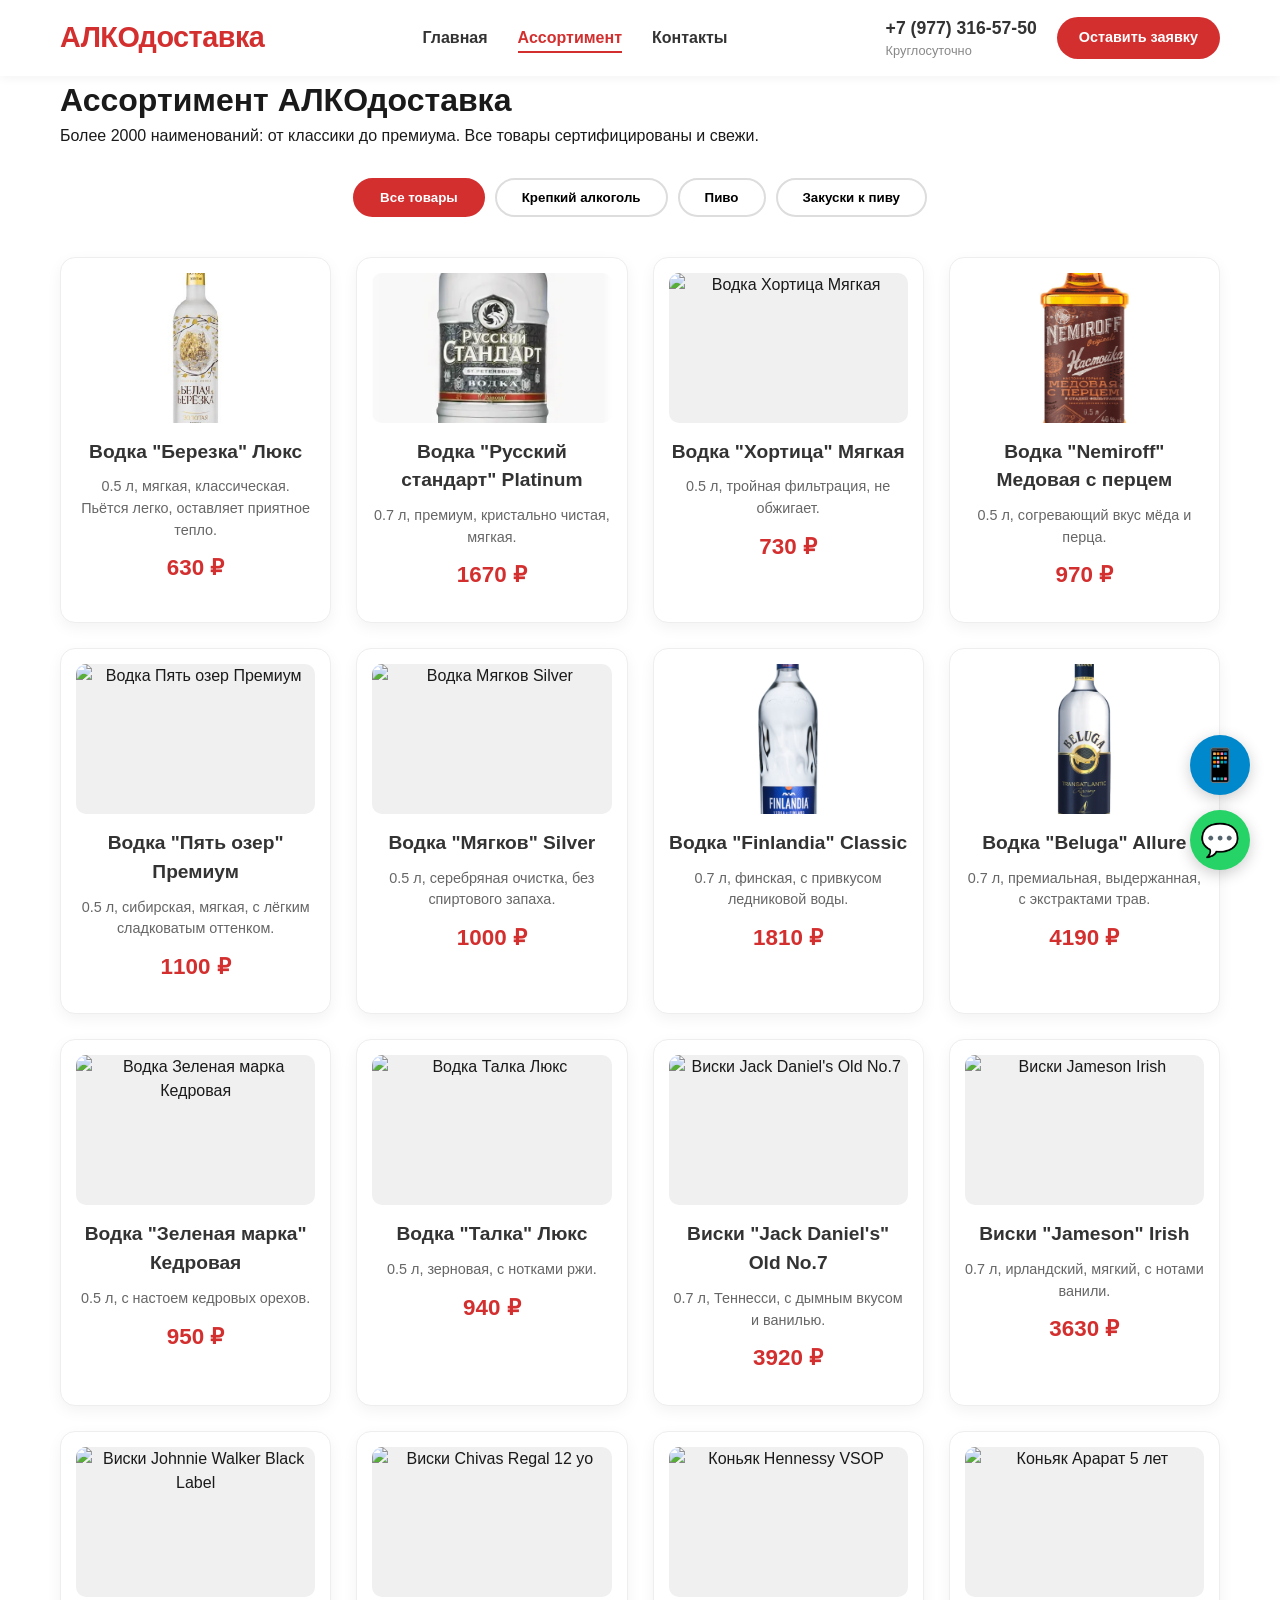
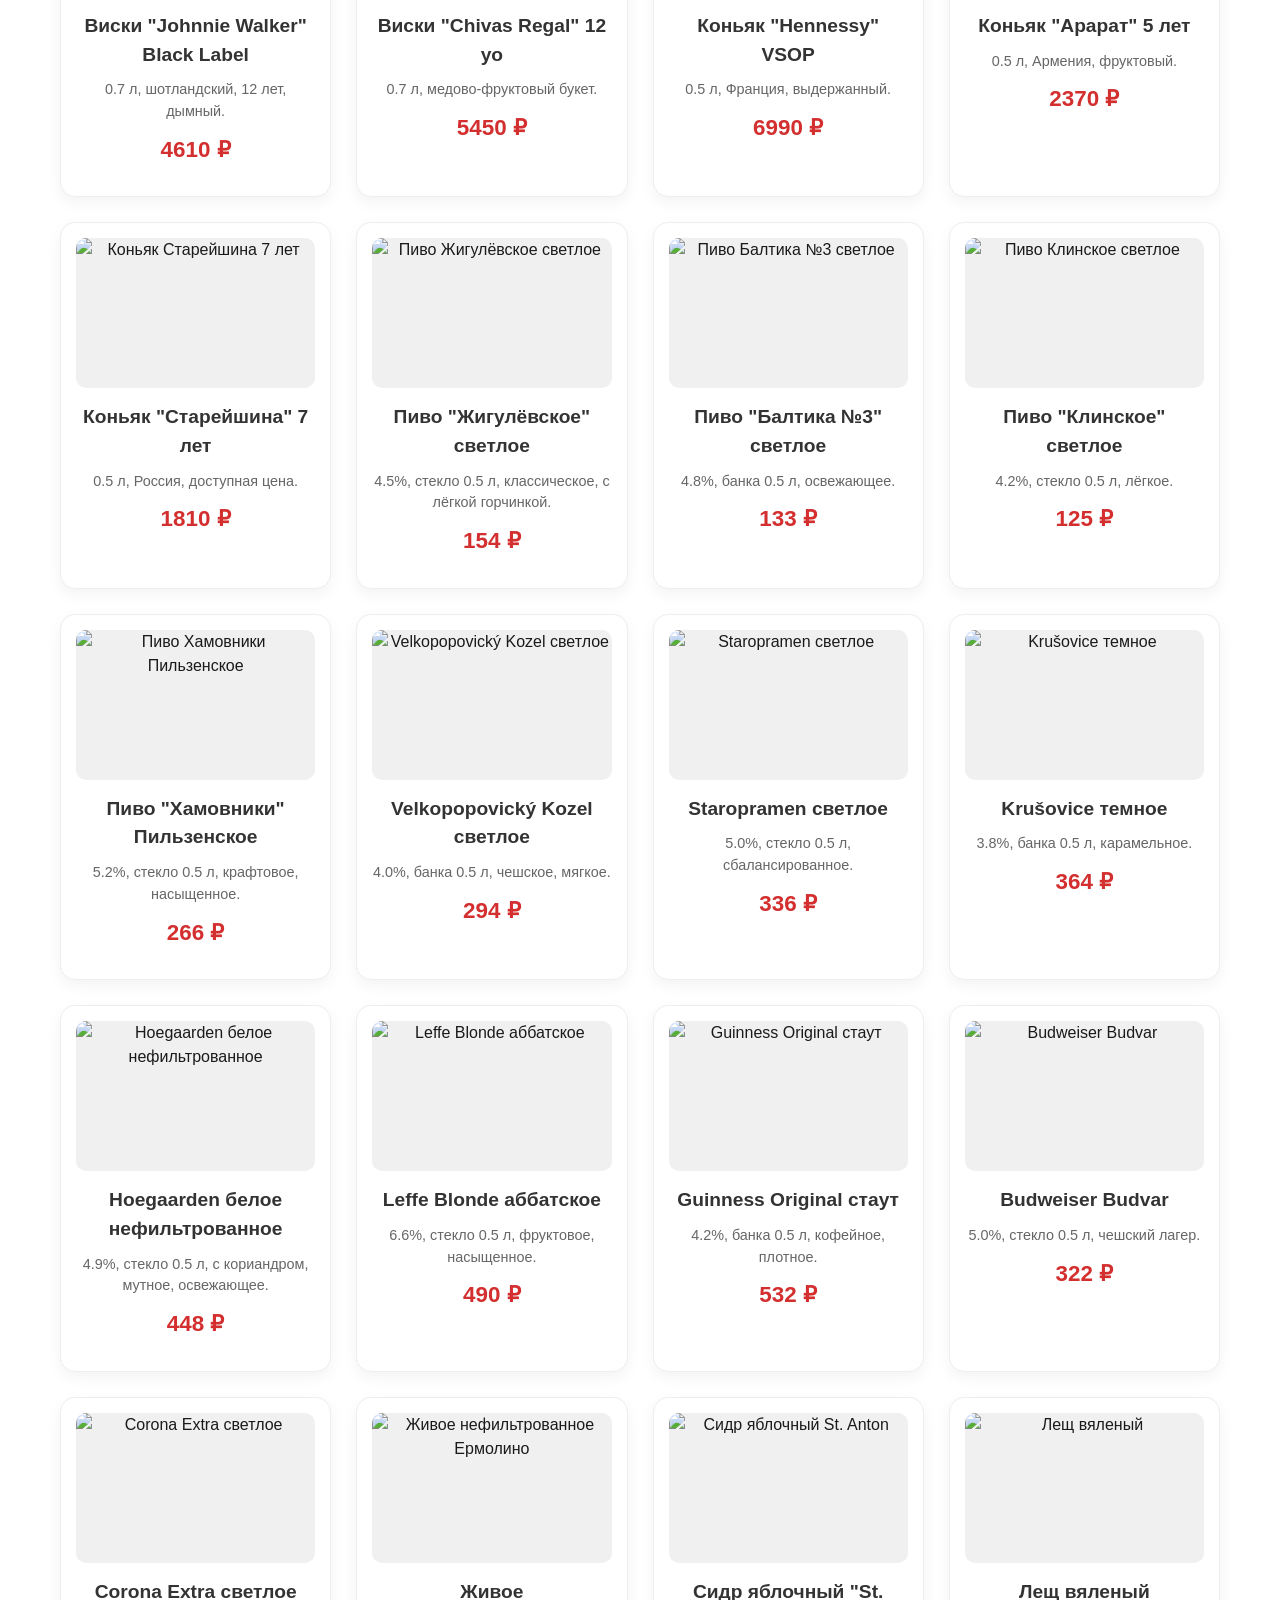
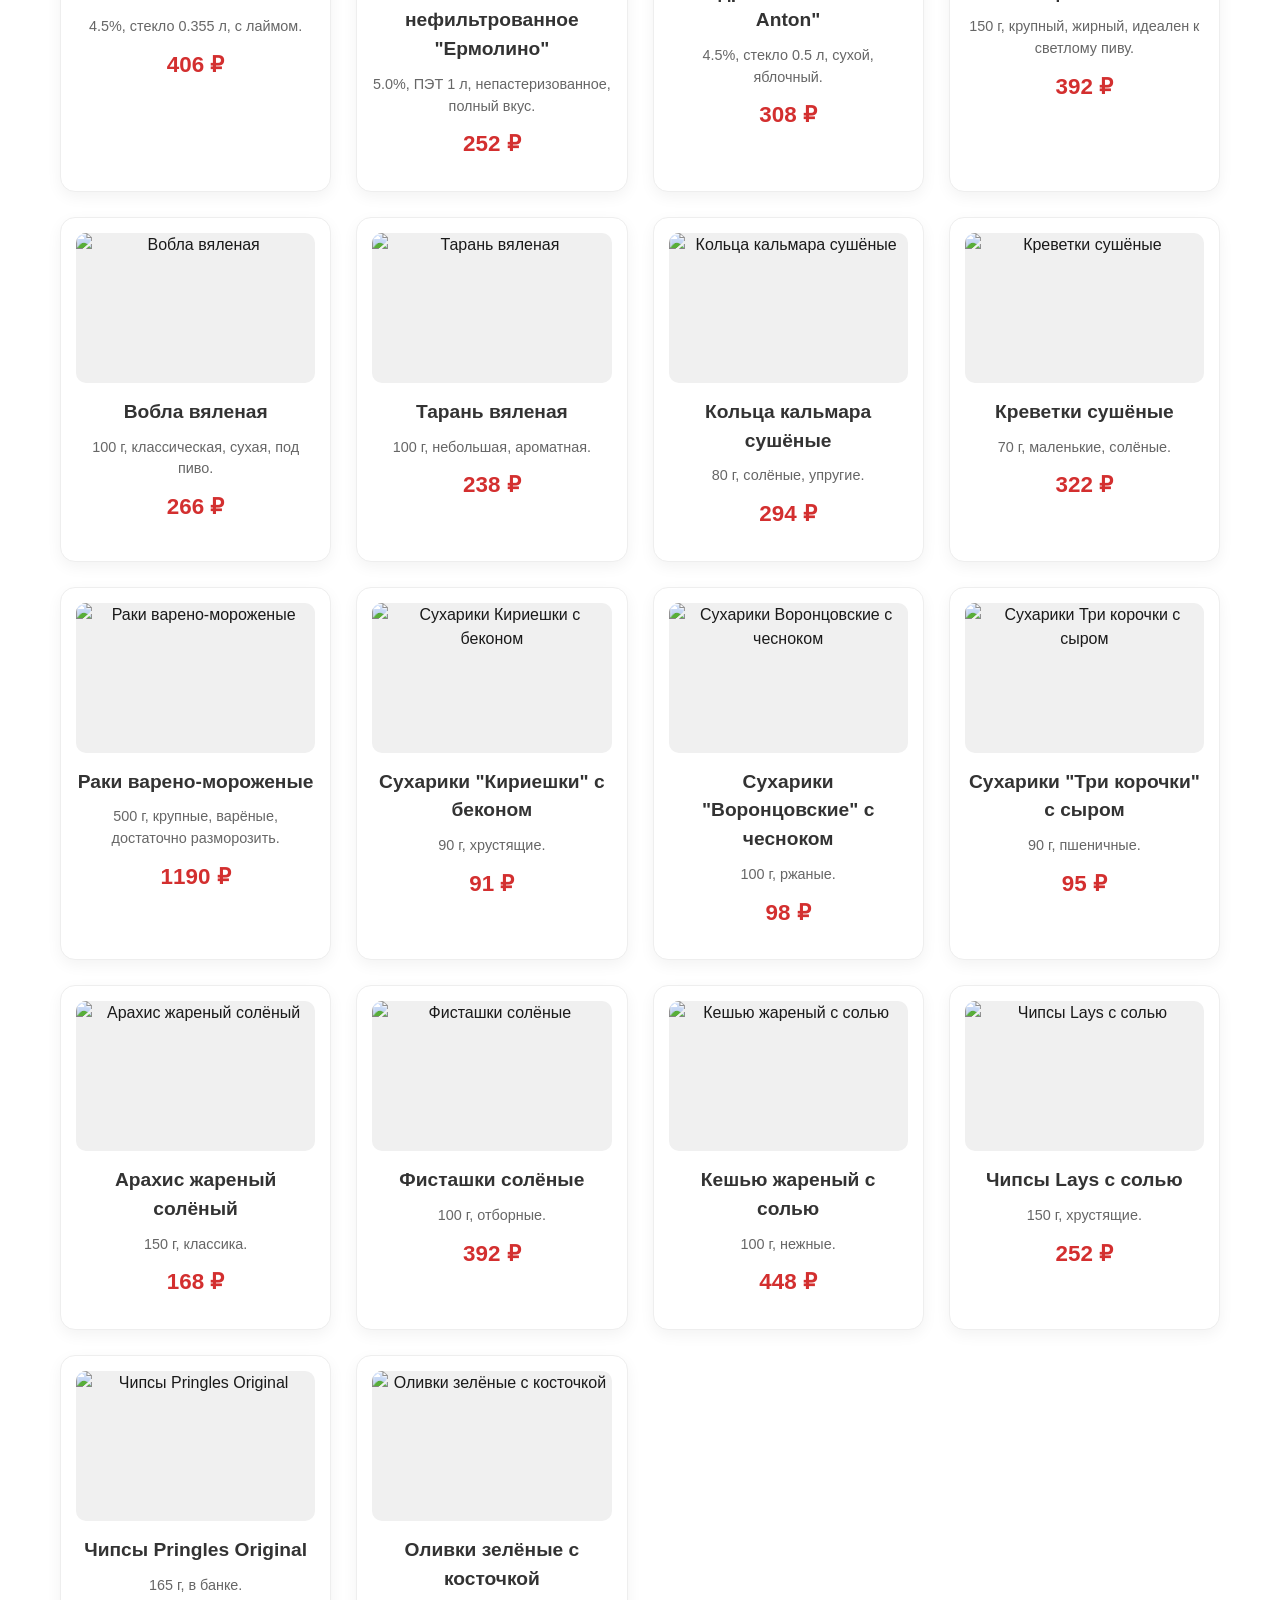
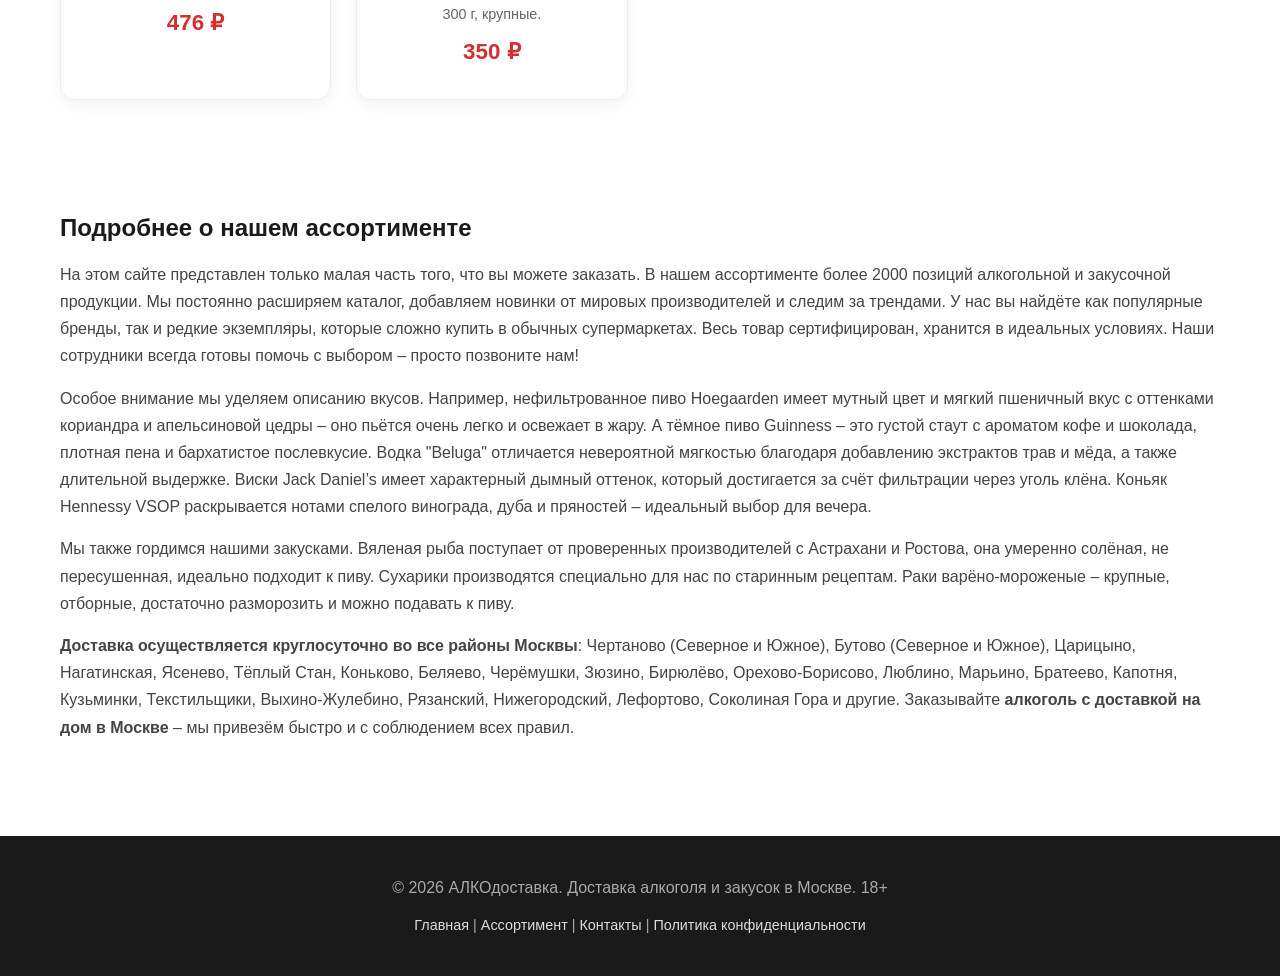
==== catalog.html @ 8341e5e8 "catalog.html" ====
<!DOCTYPE html>
<html lang="ru">
<head>
    <meta charset="UTF-8">
    <meta name="viewport" content="width=device-width, initial-scale=1.0">
    <title>Каталог алкоголя и закусок — АЛКОдоставка в Москве</title>
    <meta name="description" content="Полный каталог АЛКОдоставка: водка, виски, коньяк, пиво, закуски к пиву (рыба, сухарики, орехи). Доставка по Москве круглосуточно в районы Чертаново, Бутово, Царицыно, Нагатинская. Более 2000 наименований.">
    <meta name="keywords" content="каталог алкоголя, водка с доставкой, виски на дом, коньяк, пиво, закуски, рыба к пиву, сухарики, АЛКОдоставка, доставка алкоголя Чертаново, доставка алкоголя Бутово, купить водку с доставкой Москва">
    <link rel="canonical" href="https://dostavka-alkogolya24.vercel.app/catalog.html">
    <link rel="stylesheet" href="style.css">
</head>
<body>
    <div class="floating-messengers">
        <a href="https://t.me/alkotaxi_bot" target="_blank" class="messenger-btn telegram">📱</a>
        <a href="https://wa.me/79773165750" target="_blank" class="messenger-btn whatsapp">💬</a>
    </div>

    <header class="header">
        <div class="container">
            <a href="index.html" class="logo">АЛКОдоставка</a>
            <nav class="main-nav">
                <ul>
                    <li><a href="index.html" class="nav-link">Главная</a></li>
                    <li><a href="catalog.html" class="nav-link active">Ассортимент</a></li>
                    <li><a href="contacts.html" class="nav-link">Контакты</a></li>
                </ul>
            </nav>
            <div class="header-actions">
                <div class="header-phone">
                    <a href="tel:+79773165750">+7 (977) 316-57-50</a>
                    <span>Круглосуточно</span>
                </div>
                <a href="contacts.html" class="btn btn-small">Оставить заявку</a>
            </div>
            <button class="mobile-menu-btn">☰</button>
        </div>
    </header>

    <main>
        <div class="container">
            <h1>Ассортимент АЛКОдоставка</h1>
            <p class="section-subtitle">Более 2000 наименований: от классики до премиума. Все товары сертифицированы и свежи.</p>

            <!-- Фильтр категорий -->
            <div class="catalog-categories">
                <button class="category-btn active" data-category="all">Все товары</button>
                <button class="category-btn" data-category="strong">Крепкий алкоголь</button>
                <button class="category-btn" data-category="beer">Пиво</button>
                <button class="category-btn" data-category="snacks">Закуски к пиву</button>
            </div>

            <!-- Сетка товаров -->
            <div class="catalog-grid">
                <!-- КРЕПКИЙ АЛКОГОЛЬ -->
                <div class="product-card" data-category="strong">
                    <div class="product-image">
                        <img src="images/berezka.jpg" alt="Водка Березка Люкс">
                    </div>
                    <h3>Водка "Березка" Люкс</h3>
                    <p class="product-desc">0.5 л, мягкая, классическая. Пьётся легко, оставляет приятное тепло.</p>
                    <span class="product-price">630 ₽</span>
                </div>
                <div class="product-card" data-category="strong">
                    <div class="product-image">
                        <img src="images/russian-standart.jpg" alt="Водка Русский стандарт Platinum">
                    </div>
                    <h3>Водка "Русский стандарт" Platinum</h3>
                    <p class="product-desc">0.7 л, премиум, кристально чистая, мягкая.</p>
                    <span class="product-price">1670 ₽</span>
                </div>
                <div class="product-card" data-category="strong">
                    <div class="product-image">
                        <img src="images/khortysia.jpg" alt="Водка Хортица Мягкая">
                    </div>
                    <h3>Водка "Хортица" Мягкая</h3>
                    <p class="product-desc">0.5 л, тройная фильтрация, не обжигает.</p>
                    <span class="product-price">730 ₽</span>
                </div>
                <div class="product-card" data-category="strong">
                    <div class="product-image">
                        <img src="images/nemiroff.jpg" alt="Водка Nemiroff Медовая с перцем">
                    </div>
                    <h3>Водка "Nemiroff" Медовая с перцем</h3>
                    <p class="product-desc">0.5 л, согревающий вкус мёда и перца.</p>
                    <span class="product-price">970 ₽</span>
                </div>
                <div class="product-card" data-category="strong">
                    <div class="product-image">
                        <img src="images/5ozerprem.jpg" alt="Водка Пять озер Премиум">
                    </div>
                    <h3>Водка "Пять озер" Премиум</h3>
                    <p class="product-desc">0.5 л, сибирская, мягкая, с лёгким сладковатым оттенком.</p>
                    <span class="product-price">1100 ₽</span>
                </div>
                <div class="product-card" data-category="strong">
                    <div class="product-image">
                        <img src="images/мягков.jpg" alt="Водка Мягков Silver">
                    </div>
                    <h3>Водка "Мягков" Silver</h3>
                    <p class="product-desc">0.5 л, серебряная очистка, без спиртового запаха.</p>
                    <span class="product-price">1000 ₽</span>
                </div>
                <div class="product-card" data-category="strong">
                    <div class="product-image">
                        <img src="images/finlandia.jpg" alt="Водка Finlandia Classic">
                    </div>
                    <h3>Водка "Finlandia" Classic</h3>
                    <p class="product-desc">0.7 л, финская, с привкусом ледниковой воды.</p>
                    <span class="product-price">1810 ₽</span>
                </div>
                <div class="product-card" data-category="strong">
                    <div class="product-image">
                        <img src="images/beluga.jpg" alt="Водка Beluga Allure">
                    </div>
                    <h3>Водка "Beluga" Allure</h3>
                    <p class="product-desc">0.7 л, премиальная, выдержанная, с экстрактами трав.</p>
                    <span class="product-price">4190 ₽</span>
                </div>
                <div class="product-card" data-category="strong">
                    <div class="product-image">
                        <img src="images/зеленаямарка.jpg" alt="Водка Зеленая марка Кедровая">
                    </div>
                    <h3>Водка "Зеленая марка" Кедровая</h3>
                    <p class="product-desc">0.5 л, с настоем кедровых орехов.</p>
                    <span class="product-price">950 ₽</span>
                </div>
                <div class="product-card" data-category="strong">
                    <div class="product-image">
                        <img src="images/талка.jpg" alt="Водка Талка Люкс">
                    </div>
                    <h3>Водка "Талка" Люкс</h3>
                    <p class="product-desc">0.5 л, зерновая, с нотками ржи.</p>
                    <span class="product-price">940 ₽</span>
                </div>
                <div class="product-card" data-category="strong">
                    <div class="product-image">
                        <img src="images/виски джек.jpg" alt="Виски Jack Daniel's Old No.7">
                    </div>
                    <h3>Виски "Jack Daniel's" Old No.7</h3>
                    <p class="product-desc">0.7 л, Теннесси, с дымным вкусом и ванилью.</p>
                    <span class="product-price">3920 ₽</span>
                </div>
                <div class="product-card" data-category="strong">
                    <div class="product-image">
                        <img src="images/джеймсон.jpg" alt="Виски Jameson Irish">
                    </div>
                    <h3>Виски "Jameson" Irish</h3>
                    <p class="product-desc">0.7 л, ирландский, мягкий, с нотами ванили.</p>
                    <span class="product-price">3630 ₽</span>
                </div>
                <div class="product-card" data-category="strong">
                    <div class="product-image">
                        <img src="images/blacklabel.jpg" alt="Виски Johnnie Walker Black Label">
                    </div>
                    <h3>Виски "Johnnie Walker" Black Label</h3>
                    <p class="product-desc">0.7 л, шотландский, 12 лет, дымный.</p>
                    <span class="product-price">4610 ₽</span>
                </div>
                <div class="product-card" data-category="strong">
                    <div class="product-image">
                        <img src="images/Chivas Regal 12 yo.jpg" alt="Виски Chivas Regal 12 yo">
                    </div>
                    <h3>Виски "Chivas Regal" 12 yo</h3>
                    <p class="product-desc">0.7 л, медово-фруктовый букет.</p>
                    <span class="product-price">5450 ₽</span>
                </div>
                <div class="product-card" data-category="strong">
                    <div class="product-image">
                        <img src="images/КоньякHennessyVSOP.jpg" alt="Коньяк Hennessy VSOP">
                    </div>
                    <h3>Коньяк "Hennessy" VSOP</h3>
                    <p class="product-desc">0.5 л, Франция, выдержанный.</p>
                    <span class="product-price">6990 ₽</span>
                </div>
                <div class="product-card" data-category="strong">
                    <div class="product-image">
                        <img src="images/арарат.jpg" alt="Коньяк Арарат 5 лет">
                    </div>
                    <h3>Коньяк "Арарат" 5 лет</h3>
                    <p class="product-desc">0.5 л, Армения, фруктовый.</p>
                    <span class="product-price">2370 ₽</span>
                </div>
                <div class="product-card" data-category="strong">
                    <div class="product-image">
                        <img src="images/старейшина12.jpg" alt="Коньяк Старейшина 7 лет">
                    </div>
                    <h3>Коньяк "Старейшина" 7 лет</h3>
                    <p class="product-desc">0.5 л, Россия, доступная цена.</p>
                    <span class="product-price">1810 ₽</span>
                </div>

                <!-- ПИВО -->
                <div class="product-card" data-category="beer">
                    <div class="product-image">
                        <img src="images/placeholder.jpg" alt="Пиво Жигулёвское светлое">
                    </div>
                    <h3>Пиво "Жигулёвское" светлое</h3>
                    <p class="product-desc">4.5%, стекло 0.5 л, классическое, с лёгкой горчинкой.</p>
                    <span class="product-price">154 ₽</span>
                </div>
                <div class="product-card" data-category="beer">
                    <div class="product-image">
                        <img src="images/placeholder.jpg" alt="Пиво Балтика №3 светлое">
                    </div>
                    <h3>Пиво "Балтика №3" светлое</h3>
                    <p class="product-desc">4.8%, банка 0.5 л, освежающее.</p>
                    <span class="product-price">133 ₽</span>
                </div>
                <div class="product-card" data-category="beer">
                    <div class="product-image">
                        <img src="images/placeholder.jpg" alt="Пиво Клинское светлое">
                    </div>
                    <h3>Пиво "Клинское" светлое</h3>
                    <p class="product-desc">4.2%, стекло 0.5 л, лёгкое.</p>
                    <span class="product-price">125 ₽</span>
                </div>
                <div class="product-card" data-category="beer">
                    <div class="product-image">
                        <img src="images/placeholder.jpg" alt="Пиво Хамовники Пильзенское">
                    </div>
                    <h3>Пиво "Хамовники" Пильзенское</h3>
                    <p class="product-desc">5.2%, стекло 0.5 л, крафтовое, насыщенное.</p>
                    <span class="product-price">266 ₽</span>
                </div>
                <div class="product-card" data-category="beer">
                    <div class="product-image">
                        <img src="images/placeholder.jpg" alt="Velkopopovický Kozel светлое">
                    </div>
                    <h3>Velkopopovický Kozel светлое</h3>
                    <p class="product-desc">4.0%, банка 0.5 л, чешское, мягкое.</p>
                    <span class="product-price">294 ₽</span>
                </div>
                <div class="product-card" data-category="beer">
                    <div class="product-image">
                        <img src="images/placeholder.jpg" alt="Staropramen светлое">
                    </div>
                    <h3>Staropramen светлое</h3>
                    <p class="product-desc">5.0%, стекло 0.5 л, сбалансированное.</p>
                    <span class="product-price">336 ₽</span>
                </div>
                <div class="product-card" data-category="beer">
                    <div class="product-image">
                        <img src="images/placeholder.jpg" alt="Krušovice темное">
                    </div>
                    <h3>Krušovice темное</h3>
                    <p class="product-desc">3.8%, банка 0.5 л, карамельное.</p>
                    <span class="product-price">364 ₽</span>
                </div>
                <div class="product-card" data-category="beer">
                    <div class="product-image">
                        <img src="images/placeholder.jpg" alt="Hoegaarden белое нефильтрованное">
                    </div>
                    <h3>Hoegaarden белое нефильтрованное</h3>
                    <p class="product-desc">4.9%, стекло 0.5 л, с кориандром, мутное, освежающее.</p>
                    <span class="product-price">448 ₽</span>
                </div>
                <div class="product-card" data-category="beer">
                    <div class="product-image">
                        <img src="images/placeholder.jpg" alt="Leffe Blonde аббатское">
                    </div>
                    <h3>Leffe Blonde аббатское</h3>
                    <p class="product-desc">6.6%, стекло 0.5 л, фруктовое, насыщенное.</p>
                    <span class="product-price">490 ₽</span>
                </div>
                <div class="product-card" data-category="beer">
                    <div class="product-image">
                        <img src="images/placeholder.jpg" alt="Guinness Original стаут">
                    </div>
                    <h3>Guinness Original стаут</h3>
                    <p class="product-desc">4.2%, банка 0.5 л, кофейное, плотное.</p>
                    <span class="product-price">532 ₽</span>
                </div>
                <div class="product-card" data-category="beer">
                    <div class="product-image">
                        <img src="images/placeholder.jpg" alt="Budweiser Budvar">
                    </div>
                    <h3>Budweiser Budvar</h3>
                    <p class="product-desc">5.0%, стекло 0.5 л, чешский лагер.</p>
                    <span class="product-price">322 ₽</span>
                </div>
                <div class="product-card" data-category="beer">
                    <div class="product-image">
                        <img src="images/placeholder.jpg" alt="Corona Extra светлое">
                    </div>
                    <h3>Corona Extra светлое</h3>
                    <p class="product-desc">4.5%, стекло 0.355 л, с лаймом.</p>
                    <span class="product-price">406 ₽</span>
                </div>
                <div class="product-card" data-category="beer">
                    <div class="product-image">
                        <img src="images/placeholder.jpg" alt="Живое нефильтрованное Ермолино">
                    </div>
                    <h3>Живое нефильтрованное "Ермолино"</h3>
                    <p class="product-desc">5.0%, ПЭТ 1 л, непастеризованное, полный вкус.</p>
                    <span class="product-price">252 ₽</span>
                </div>
                <div class="product-card" data-category="beer">
                    <div class="product-image">
                        <img src="images/placeholder.jpg" alt="Сидр яблочный St. Anton">
                    </div>
                    <h3>Сидр яблочный "St. Anton"</h3>
                    <p class="product-desc">4.5%, стекло 0.5 л, сухой, яблочный.</p>
                    <span class="product-price">308 ₽</span>
                </div>

                <!-- ЗАКУСКИ К ПИВУ -->
                <div class="product-card" data-category="snacks">
                    <div class="product-image">
                        <img src="images/placeholder.jpg" alt="Лещ вяленый">
                    </div>
                    <h3>Лещ вяленый</h3>
                    <p class="product-desc">150 г, крупный, жирный, идеален к светлому пиву.</p>
                    <span class="product-price">392 ₽</span>
                </div>
                <div class="product-card" data-category="snacks">
                    <div class="product-image">
                        <img src="images/placeholder.jpg" alt="Вобла вяленая">
                    </div>
                    <h3>Вобла вяленая</h3>
                    <p class="product-desc">100 г, классическая, сухая, под пиво.</p>
                    <span class="product-price">266 ₽</span>
                </div>
                <div class="product-card" data-category="snacks">
                    <div class="product-image">
                        <img src="images/placeholder.jpg" alt="Тарань вяленая">
                    </div>
                    <h3>Тарань вяленая</h3>
                    <p class="product-desc">100 г, небольшая, ароматная.</p>
                    <span class="product-price">238 ₽</span>
                </div>
                <div class="product-card" data-category="snacks">
                    <div class="product-image">
                        <img src="images/placeholder.jpg" alt="Кольца кальмара сушёные">
                    </div>
                    <h3>Кольца кальмара сушёные</h3>
                    <p class="product-desc">80 г, солёные, упругие.</p>
                    <span class="product-price">294 ₽</span>
                </div>
                <div class="product-card" data-category="snacks">
                    <div class="product-image">
                        <img src="images/placeholder.jpg" alt="Креветки сушёные">
                    </div>
                    <h3>Креветки сушёные</h3>
                    <p class="product-desc">70 г, маленькие, солёные.</p>
                    <span class="product-price">322 ₽</span>
                </div>
                <div class="product-card" data-category="snacks">
                    <div class="product-image">
                        <img src="images/placeholder.jpg" alt="Раки варено-мороженые">
                    </div>
                    <h3>Раки варено-мороженые</h3>
                    <p class="product-desc">500 г, крупные, варёные, достаточно разморозить.</p>
                    <span class="product-price">1190 ₽</span>
                </div>
                <div class="product-card" data-category="snacks">
                    <div class="product-image">
                        <img src="images/placeholder.jpg" alt="Сухарики Кириешки с беконом">
                    </div>
                    <h3>Сухарики "Кириешки" с беконом</h3>
                    <p class="product-desc">90 г, хрустящие.</p>
                    <span class="product-price">91 ₽</span>
                </div>
                <div class="product-card" data-category="snacks">
                    <div class="product-image">
                        <img src="images/placeholder.jpg" alt="Сухарики Воронцовские с чесноком">
                    </div>
                    <h3>Сухарики "Воронцовские" с чесноком</h3>
                    <p class="product-desc">100 г, ржаные.</p>
                    <span class="product-price">98 ₽</span>
                </div>
                <div class="product-card" data-category="snacks">
                    <div class="product-image">
                        <img src="images/placeholder.jpg" alt="Сухарики Три корочки с сыром">
                    </div>
                    <h3>Сухарики "Три корочки" с сыром</h3>
                    <p class="product-desc">90 г, пшеничные.</p>
                    <span class="product-price">95 ₽</span>
                </div>
                <div class="product-card" data-category="snacks">
                    <div class="product-image">
                        <img src="images/placeholder.jpg" alt="Арахис жареный солёный">
                    </div>
                    <h3>Арахис жареный солёный</h3>
                    <p class="product-desc">150 г, классика.</p>
                    <span class="product-price">168 ₽</span>
                </div>
                <div class="product-card" data-category="snacks">
                    <div class="product-image">
                        <img src="images/placeholder.jpg" alt="Фисташки солёные">
                    </div>
                    <h3>Фисташки солёные</h3>
                    <p class="product-desc">100 г, отборные.</p>
                    <span class="product-price">392 ₽</span>
                </div>
                <div class="product-card" data-category="snacks">
                    <div class="product-image">
                        <img src="images/placeholder.jpg" alt="Кешью жареный с солью">
                    </div>
                    <h3>Кешью жареный с солью</h3>
                    <p class="product-desc">100 г, нежные.</p>
                    <span class="product-price">448 ₽</span>
                </div>
                <div class="product-card" data-category="snacks">
                    <div class="product-image">
                        <img src="images/placeholder.jpg" alt="Чипсы Lays с солью">
                    </div>
                    <h3>Чипсы Lays с солью</h3>
                    <p class="product-desc">150 г, хрустящие.</p>
                    <span class="product-price">252 ₽</span>
                </div>
                <div class="product-card" data-category="snacks">
                    <div class="product-image">
                        <img src="images/placeholder.jpg" alt="Чипсы Pringles Original">
                    </div>
                    <h3>Чипсы Pringles Original</h3>
                    <p class="product-desc">165 г, в банке.</p>
                    <span class="product-price">476 ₽</span>
                </div>
                <div class="product-card" data-category="snacks">
                    <div class="product-image">
                        <img src="images/placeholder.jpg" alt="Оливки зелёные с косточкой">
                    </div>
                    <h3>Оливки зелёные с косточкой</h3>
                    <p class="product-desc">300 г, крупные.</p>
                    <span class="product-price">350 ₽</span>
                </div>
            </div>

            <!-- SEO-текст каталога (большой) -->
            <div class="seo-block">
                <h2>Подробнее о нашем ассортименте</h2>
                <p>На этом сайте представлен только малая часть того, что вы можете заказать. В нашем ассортименте более 2000 позиций алкогольной и закусочной продукции. Мы постоянно расширяем каталог, добавляем новинки от мировых производителей и следим за трендами. У нас вы найдёте как популярные бренды, так и редкие экземпляры, которые сложно купить в обычных супермаркетах. Весь товар сертифицирован, хранится в идеальных условиях. Наши сотрудники всегда готовы помочь с выбором – просто позвоните нам!</p>
                <p>Особое внимание мы уделяем описанию вкусов. Например, нефильтрованное пиво Hoegaarden имеет мутный цвет и мягкий пшеничный вкус с оттенками кориандра и апельсиновой цедры – оно пьётся очень легко и освежает в жару. А тёмное пиво Guinness – это густой стаут с ароматом кофе и шоколада, плотная пена и бархатистое послевкусие. Водка "Beluga" отличается невероятной мягкостью благодаря добавлению экстрактов трав и мёда, а также длительной выдержке. Виски Jack Daniel’s имеет характерный дымный оттенок, который достигается за счёт фильтрации через уголь клёна. Коньяк Hennessy VSOP раскрывается нотами спелого винограда, дуба и пряностей – идеальный выбор для вечера.</p>
                <p>Мы также гордимся нашими закусками. Вяленая рыба поступает от проверенных производителей с Астрахани и Ростова, она умеренно солёная, не пересушенная, идеально подходит к пиву. Сухарики производятся специально для нас по старинным рецептам. Раки варёно-мороженые – крупные, отборные, достаточно разморозить и можно подавать к пиву.</p>
                <p><strong>Доставка осуществляется круглосуточно во все районы Москвы</strong>: Чертаново (Северное и Южное), Бутово (Северное и Южное), Царицыно, Нагатинская, Ясенево, Тёплый Стан, Коньково, Беляево, Черёмушки, Зюзино, Бирюлёво, Орехово-Борисово, Люблино, Марьино, Братеево, Капотня, Кузьминки, Текстильщики, Выхино-Жулебино, Рязанский, Нижегородский, Лефортово, Соколиная Гора и другие. Заказывайте <strong>алкоголь с доставкой на дом в Москве</strong> – мы привезём быстро и с соблюдением всех правил.</p>
            </div>
        </div>
    </main>

    <footer class="footer">
        <div class="container">
            <p>© 2026 АЛКОдоставка. Доставка алкоголя и закусок в Москве. 18+</p>
            <p class="footer-links">
                <a href="index.html">Главная</a> | 
                <a href="catalog.html">Ассортимент</a> | 
                <a href="contacts.html">Контакты</a> | 
                <a href="#">Политика конфиденциальности</a>
            </p>
        </div>
    </footer>

    <script src="script.js"></script>
</body>
</html>
---- style.css ----
* {
    margin: 0;
    padding: 0;
    box-sizing: border-box;
}

body {
    font-family: -apple-system, BlinkMacSystemFont, 'Segoe UI', Roboto, Helvetica, Arial, sans-serif;
    background: #ffffff;
    color: #1a1a1a;
    line-height: 1.5;
    font-size: 16px;
}

.container {
    max-width: 1200px;
    margin: 0 auto;
    padding: 0 20px;
}

.btn {
    display: inline-block;
    background-color: #d32f2f;
    color: #fff;
    text-decoration: none;
    padding: 12px 30px;
    border-radius: 50px;
    font-weight: 600;
    border: 2px solid transparent;
    transition: background-color 0.3s, transform 0.1s;
    cursor: pointer;
    text-align: center;
}

.btn:hover {
    background-color: #b71c1c;
}

.btn-outline {
    background: transparent;
    border-color: #d32f2f;
    color: #d32f2f;
}

.btn-outline:hover {
    background: #d32f2f;
    color: #fff;
}

.btn-small {
    padding: 8px 20px;
    font-size: 0.9rem;
}

.btn-large {
    padding: 15px 40px;
    font-size: 1.2rem;
}

.header {
    background: #fff;
    box-shadow: 0 2px 10px rgba(0,0,0,0.05);
    position: sticky;
    top: 0;
    z-index: 100;
}

.header .container {
    display: flex;
    align-items: center;
    justify-content: space-between;
    flex-wrap: wrap;
    padding: 15px 20px;
}

.logo {
    font-size: 1.8rem;
    font-weight: 800;
    color: #d32f2f;
    text-decoration: none;
    letter-spacing: -0.5px;
}

.main-nav ul {
    display: flex;
    list-style: none;
    gap: 30px;
}

.nav-link {
    text-decoration: none;
    color: #333;
    font-weight: 600;
    padding: 5px 0;
    border-bottom: 2px solid transparent;
    transition: border-color 0.3s;
}

.nav-link:hover,
.nav-link.active {
    border-bottom-color: #d32f2f;
    color: #d32f2f;
}

.header-actions {
    display: flex;
    align-items: center;
    gap: 20px;
}

.header-phone a {
    font-weight: 700;
    color: #333;
    text-decoration: none;
    font-size: 1.1rem;
}

.header-phone span {
    display: block;
    font-size: 0.8rem;
    color: #888;
}

.mobile-menu-btn {
    display: none;
    background: none;
    border: none;
    font-size: 2rem;
    cursor: pointer;
    color: #333;
}

.floating-messengers {
    position: fixed;
    bottom: 30px;
    right: 30px;
    display: flex;
    flex-direction: column;
    gap: 15px;
    z-index: 200;
}

.messenger-btn {
    width: 60px;
    height: 60px;
    border-radius: 50%;
    background: #25d366;
    color: white;
    display: flex;
    align-items: center;
    justify-content: center;
    font-size: 2rem;
    text-decoration: none;
    box-shadow: 0 4px 15px rgba(0,0,0,0.2);
    transition: transform 0.3s;
}

.messenger-btn.telegram {
    background: #0088cc;
}

.messenger-btn.whatsapp {
    background: #25d366;
}

.messenger-btn:hover {
    transform: scale(1.1);
}

.hero {
    background: linear-gradient(135deg, #f9f9f9, #fff);
    padding: 60px 0;
    text-align: center;
}

.hero h1 {
    font-size: 2.8rem;
    margin-bottom: 20px;
    color: #1a1a1a;
}

.hero-subtitle {
    font-size: 1.3rem;
    color: #555;
    max-width: 800px;
    margin: 0 auto 30px;
}

.hero-buttons {
    display: flex;
    gap: 20px;
    justify-content: center;
    flex-wrap: wrap;
}

.how-to-order {
    padding: 60px 0;
    background: #fafafa;
}

.steps {
    display: flex;
    justify-content: center;
    gap: 40px;
    flex-wrap: wrap;
    margin-top: 40px;
}

.step {
    text-align: center;
    max-width: 250px;
}

.step-icon {
    font-size: 3.5rem;
    display: block;
    margin-bottom: 15px;
}

.step h3 {
    margin-bottom: 10px;
    color: #d32f2f;
}

.step a {
    color: #333;
    text-decoration: none;
    font-weight: 600;
}

.step a:hover {
    text-decoration: underline;
}

.features {
    padding: 60px 0;
    background: #fff;
}

.features .container {
    display: grid;
    grid-template-columns: repeat(auto-fit, minmax(250px, 1fr));
    gap: 30px;
    text-align: center;
}

.feature-icon {
    font-size: 2.5rem;
    margin-bottom: 15px;
    display: inline-block;
}

.feature-item h3 {
    margin-bottom: 10px;
    color: #d32f2f;
}

.popular-categories {
    padding: 60px 0;
    background: #f5f5f5;
    text-align: center;
}

.category-grid {
    display: flex;
    justify-content: center;
    gap: 30px;
    flex-wrap: wrap;
    margin-top: 40px;
}

.category-card {
    background: #fff;
    padding: 30px 20px;
    border-radius: 20px;
    text-decoration: none;
    color: #333;
    width: 200px;
    box-shadow: 0 5px 15px rgba(0,0,0,0.05);
    transition: transform 0.3s;
}

.category-card:hover {
    transform: translateY(-10px);
}

.category-icon {
    font-size: 3rem;
}

.category-card h3 {
    margin: 15px 0 5px;
    color: #d32f2f;
}

.seo-block {
    padding: 40px 0;
    background: #fff;
    color: #444;
}

.seo-block h2,
.seo-block h3 {
    margin: 30px 0 15px;
    color: #1a1a1a;
}

.seo-block p {
    margin-bottom: 15px;
    line-height: 1.7;
}

.seo-block ul,
.seo-block ol {
    margin-left: 20px;
    margin-bottom: 20px;
}

.faq-item {
    margin-bottom: 20px;
}

.faq-item h4 {
    color: #d32f2f;
    margin-bottom: 5px;
}

.reviews {
    margin: 20px 0;
    font-style: italic;
}

.review-item {
    background: #f9f9f9;
    padding: 15px;
    border-radius: 10px;
    margin-bottom: 10px;
}

.catalog-categories {
    display: flex;
    flex-wrap: wrap;
    gap: 10px;
    justify-content: center;
    margin: 30px 0;
}

.category-btn {
    padding: 10px 25px;
    border: 2px solid #ddd;
    background: #fff;
    border-radius: 50px;
    font-weight: 600;
    cursor: pointer;
    transition: all 0.3s;
}

.category-btn.active,
.category-btn:hover {
    background: #d32f2f;
    color: #fff;
    border-color: #d32f2f;
}

.catalog-grid {
    display: grid;
    grid-template-columns: repeat(auto-fill, minmax(250px, 1fr));
    gap: 25px;
    margin: 40px 0;
}

.product-card {
    background: #fff;
    border-radius: 15px;
    overflow: hidden;
    box-shadow: 0 5px 15px rgba(0,0,0,0.05);
    transition: transform 0.3s;
    padding: 15px;
    border: 1px solid #eee;
    text-align: center;
}

.product-card:hover {
    transform: translateY(-5px);
    box-shadow: 0 10px 25px rgba(0,0,0,0.1);
}

.product-image {
    height: 150px;
    border-radius: 10px;
    margin-bottom: 15px;
    overflow: hidden;
    background-color: #f0f0f0;
}

.product-image img {
    width: 100%;
    height: 100%;
    object-fit: cover;
    display: block;
}

.product-card h3 {
    font-size: 1.2rem;
    margin-bottom: 10px;
    color: #333;
}

.product-desc {
    font-size: 0.9rem;
    color: #666;
    margin-bottom: 10px;
}

.product-price {
    font-size: 1.4rem;
    font-weight: 700;
    color: #d32f2f;
    display: block;
    margin-bottom: 15px;
}

.contacts-grid {
    display: grid;
    grid-template-columns: 1fr 1fr;
    gap: 50px;
    margin: 50px 0;
}

.contacts-list {
    list-style: none;
    margin: 20px 0;
}

.contacts-list li {
    margin-bottom: 15px;
    font-size: 1.1rem;
}

.contacts-list a {
    color: #d32f2f;
    text-decoration: none;
    font-weight: 600;
}

.contacts-list a:hover {
    text-decoration: underline;
}

.contacts-form form {
    display: flex;
    flex-direction: column;
    gap: 15px;
}

.contacts-form input,
.contacts-form textarea {
    padding: 15px;
    border: 1px solid #ddd;
    border-radius: 10px;
    font-size: 1rem;
    width: 100%;
}

.contacts-form button {
    border: none;
    cursor: pointer;
}

.age-warning {
    margin-top: 30px;
    font-weight: 700;
    color: #d32f2f;
}

.form-note {
    font-size: 0.9rem;
    color: #777;
    margin-top: 10px;
}

.cta {
    background: #f0f0f0;
    padding: 60px 0;
    text-align: center;
}

.cta h3 {
    font-size: 2rem;
    margin-bottom: 20px;
    color: #1a1a1a;
}

.cta p {
    font-size: 1.2rem;
    margin-bottom: 30px;
    color: #555;
}

.cta-buttons {
    display: flex;
    gap: 20px;
    justify-content: center;
    flex-wrap: wrap;
}

.footer {
    background: #1a1a1a;
    color: #aaa;
    padding: 40px 0;
    text-align: center;
    margin-top: 40px;
}

.footer a {
    color: #ddd;
    text-decoration: none;
}

.footer a:hover {
    color: #fff;
}

.footer-links {
    margin-top: 15px;
    font-size: 0.9rem;
}

@media (max-width: 768px) {
    .main-nav {
        display: none;
    }
    .main-nav.active {
        display: block;
        width: 100%;
        margin-top: 15px;
    }
    .main-nav ul {
        flex-direction: column;
        gap: 15px;
    }
    .mobile-menu-btn {
        display: block;
    }
    .header-actions {
        margin-left: auto;
    }
    .hero h1 {
        font-size: 2rem;
    }
    .contacts-grid {
        grid-template-columns: 1fr;
        gap: 30px;
    }
    .floating-messengers {
        bottom: 20px;
        right: 20px;
    }
    .messenger-btn {
        width: 50px;
        height: 50px;
        font-size: 1.5rem;
    }
    .steps {
        flex-direction: column;
        align-items: center;
    }
    .catalog-grid {
        grid-template-columns: 1fr 1fr;
    }
    .header .container {
        padding-left: 10px;
        padding-right: 10px;
    }
    .logo {
        font-size: 1.5rem;
    }
    .header-phone a {
        font-size: 0.9rem;
    }
    .header-phone span {
        font-size: 0.7rem;
    }
    .main-nav.active ul {
        padding-left: 10px;
    }
    .main-nav.active ul li a {
        text-align: left;
    }
}

@media (max-width: 480px) {
    .catalog-grid {
        grid-template-columns: 1fr;
    }
}
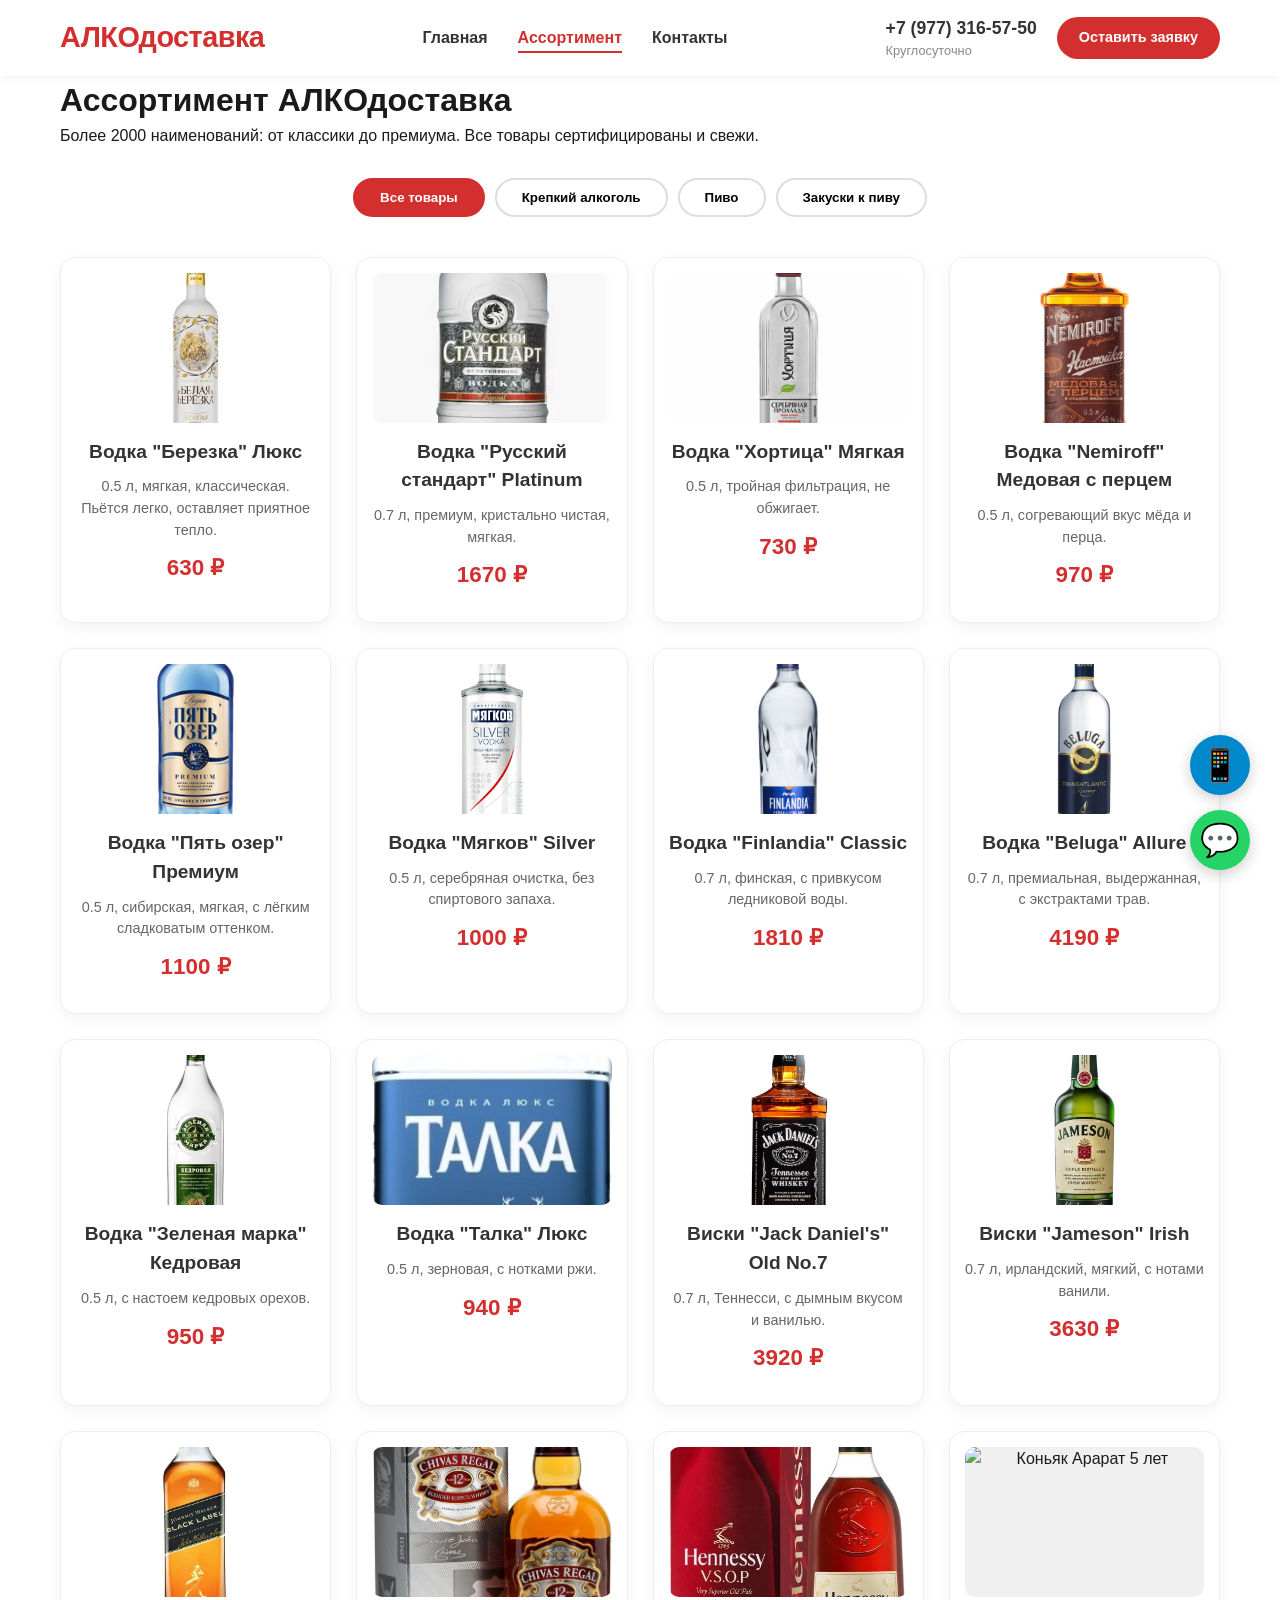
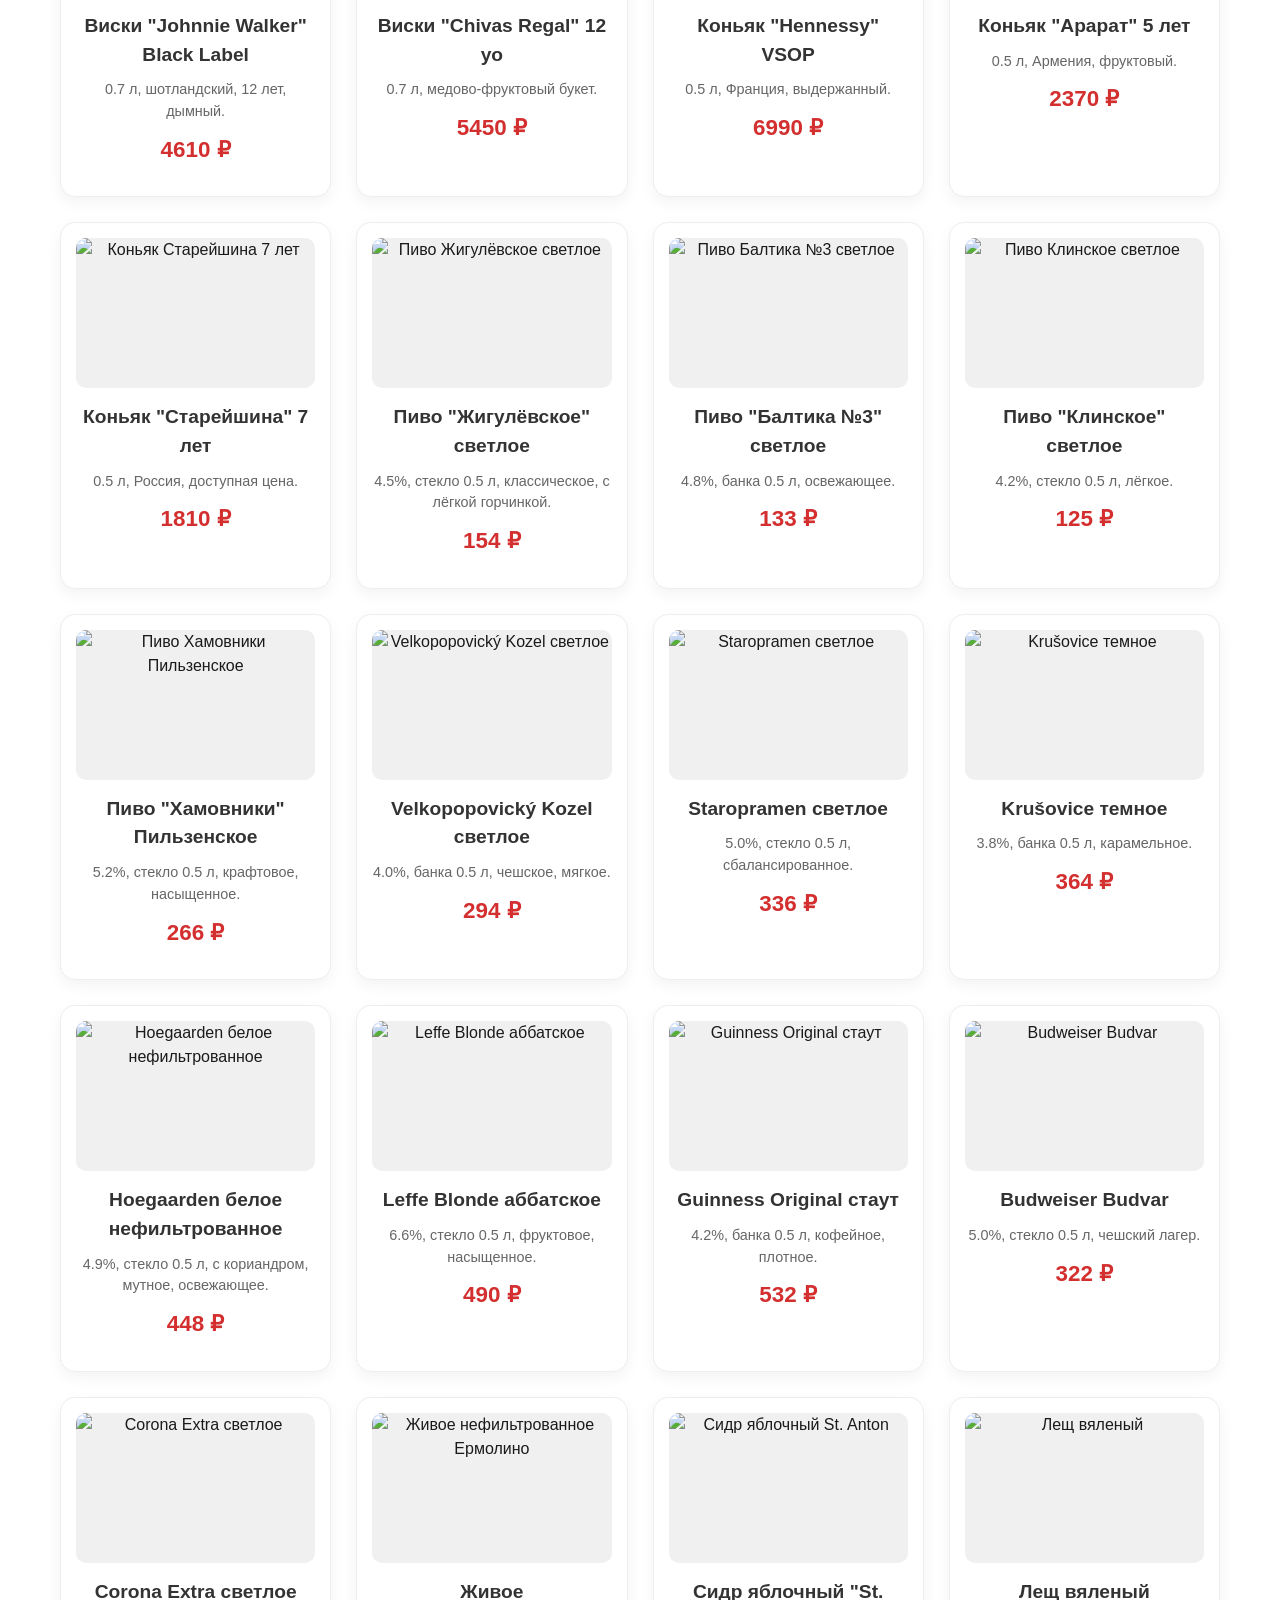
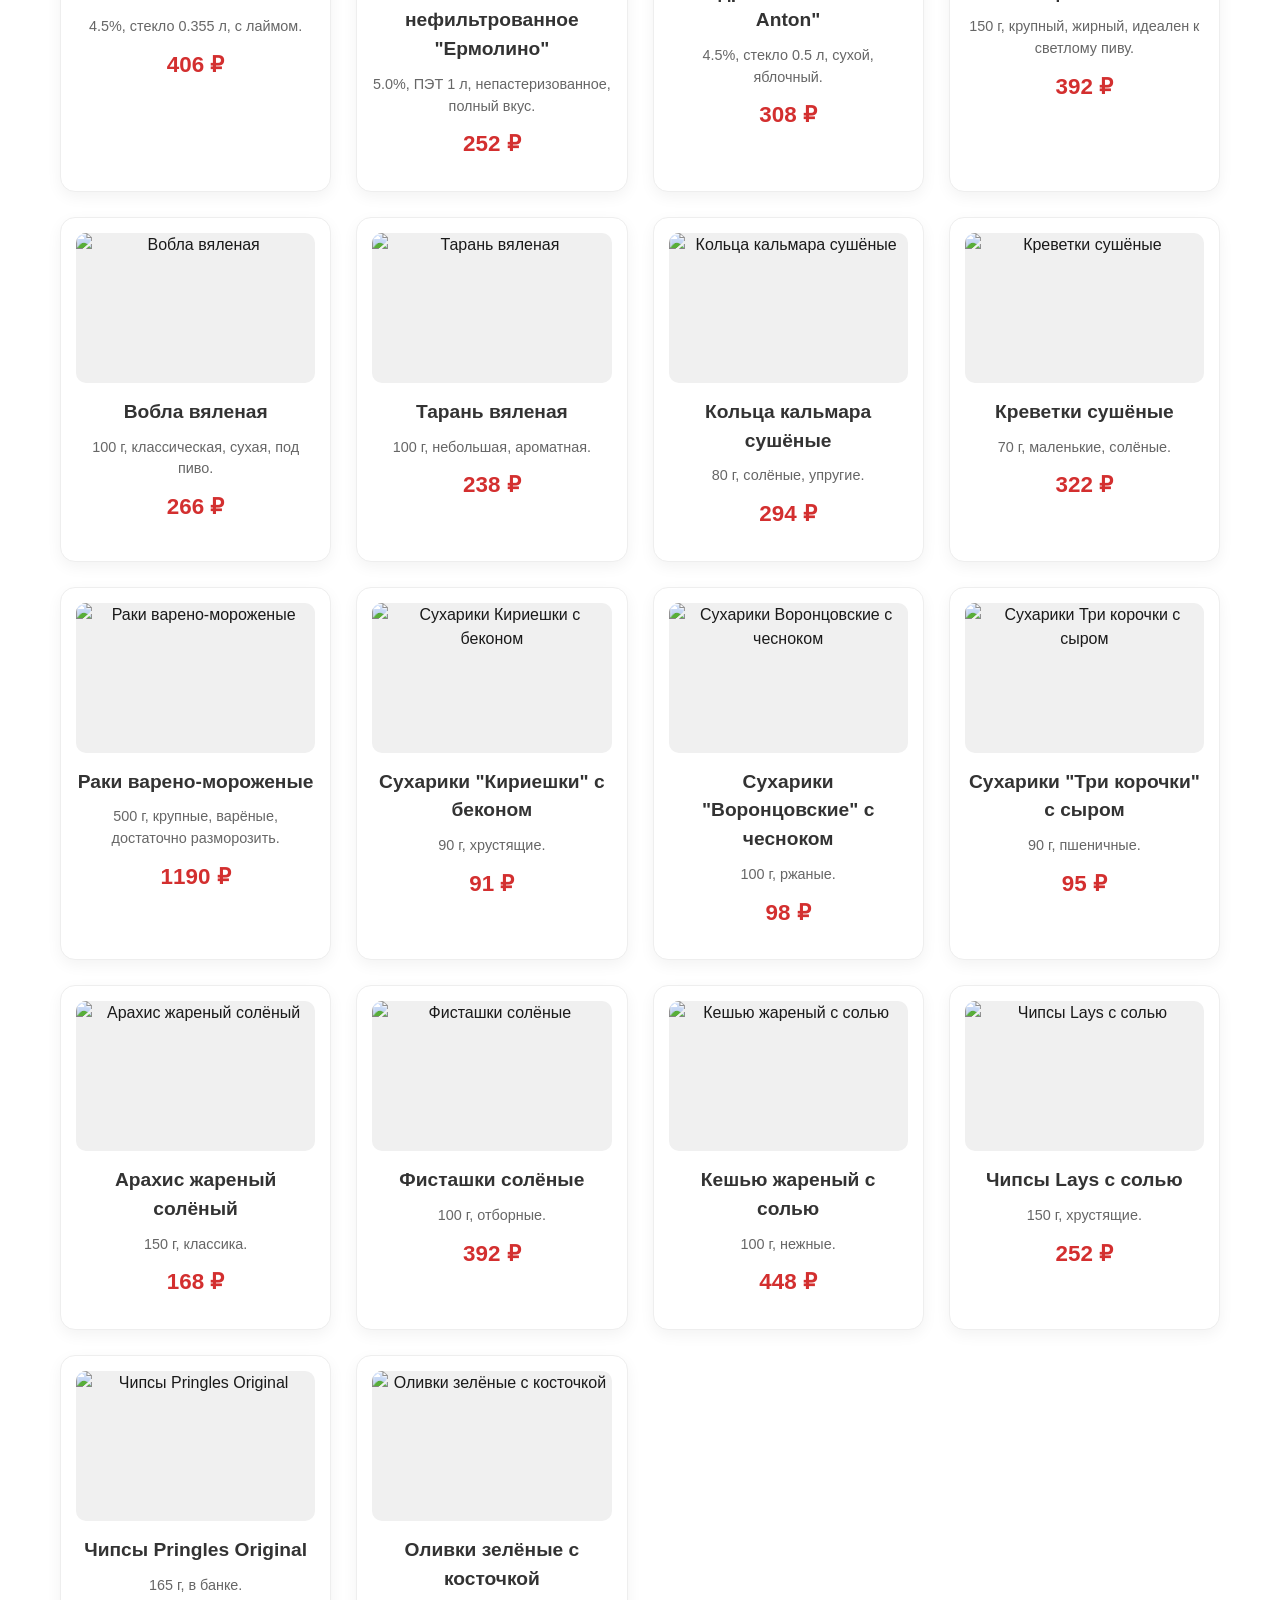
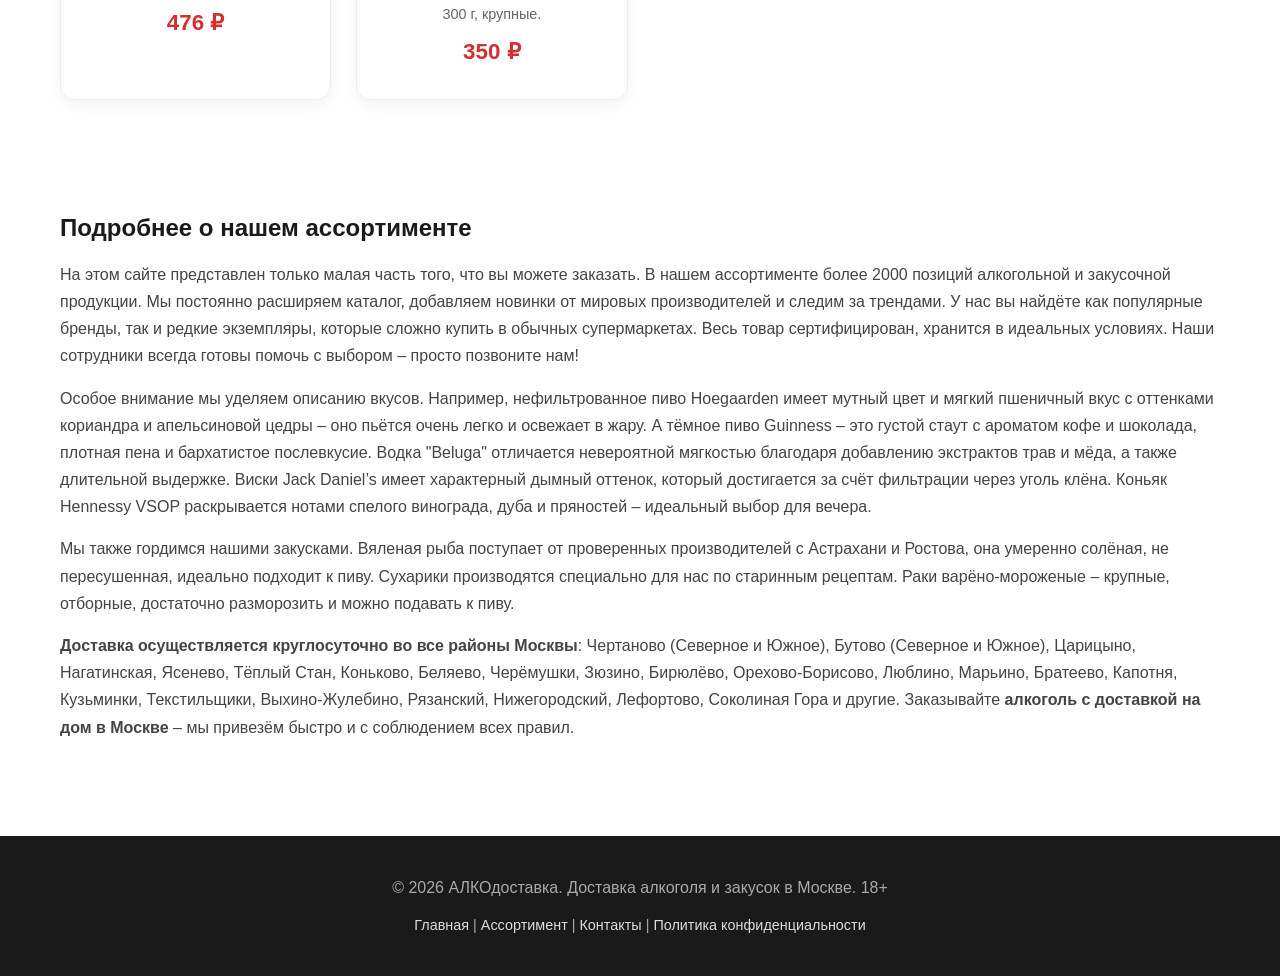
==== commit 39d821c2: "catalog.html" ====
--- a/catalog.html
+++ b/catalog.html
@@ -70,7 +70,7 @@
                 </div>
                 <div class="product-card" data-category="strong">
                     <div class="product-image">
-                        <img src="images/khortysia.jpg" alt="Водка Хортица Мягкая">
+                        <img src="images/khortytsia.jpg" alt="Водка Хортица Мягкая">
                     </div>
                     <h3>Водка "Хортица" Мягкая</h3>
                     <p class="product-desc">0.5 л, тройная фильтрация, не обжигает.</p>
@@ -453,3 +453,4 @@
 </body>
 </html>
 
+
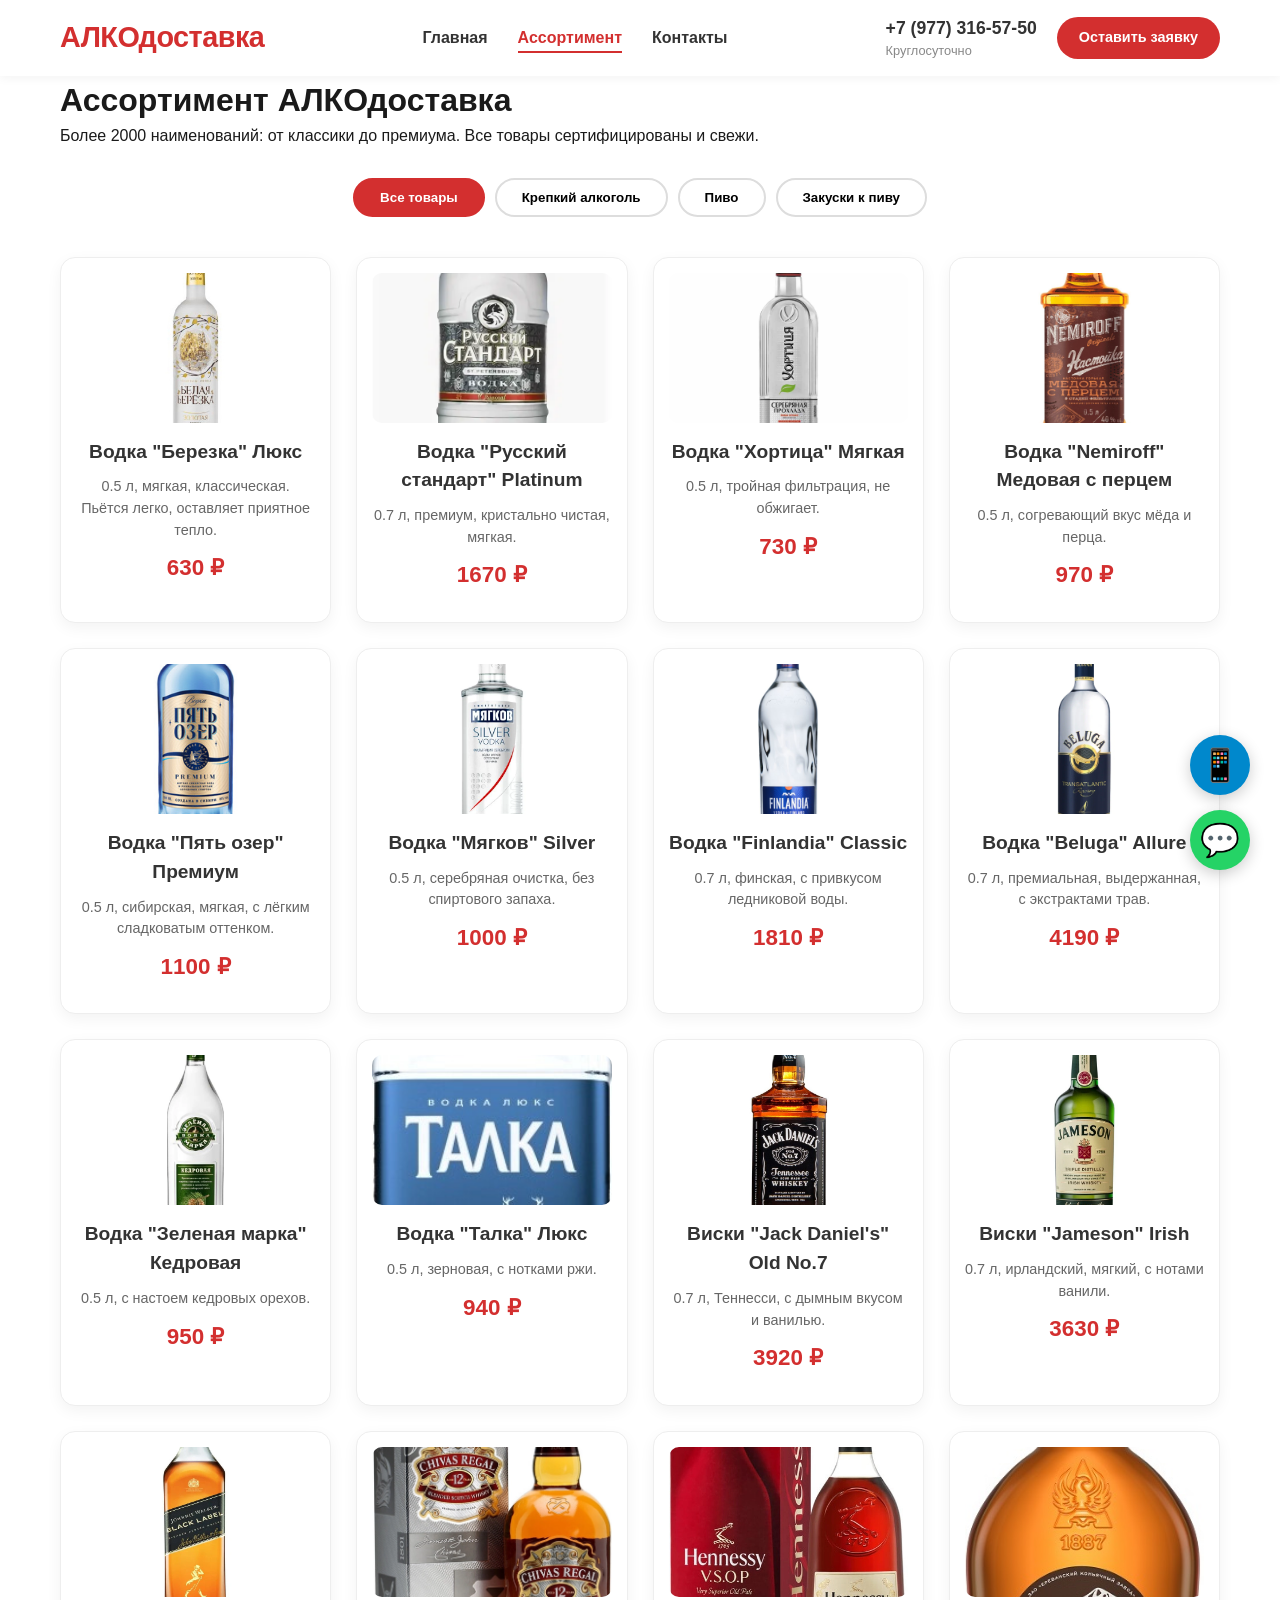
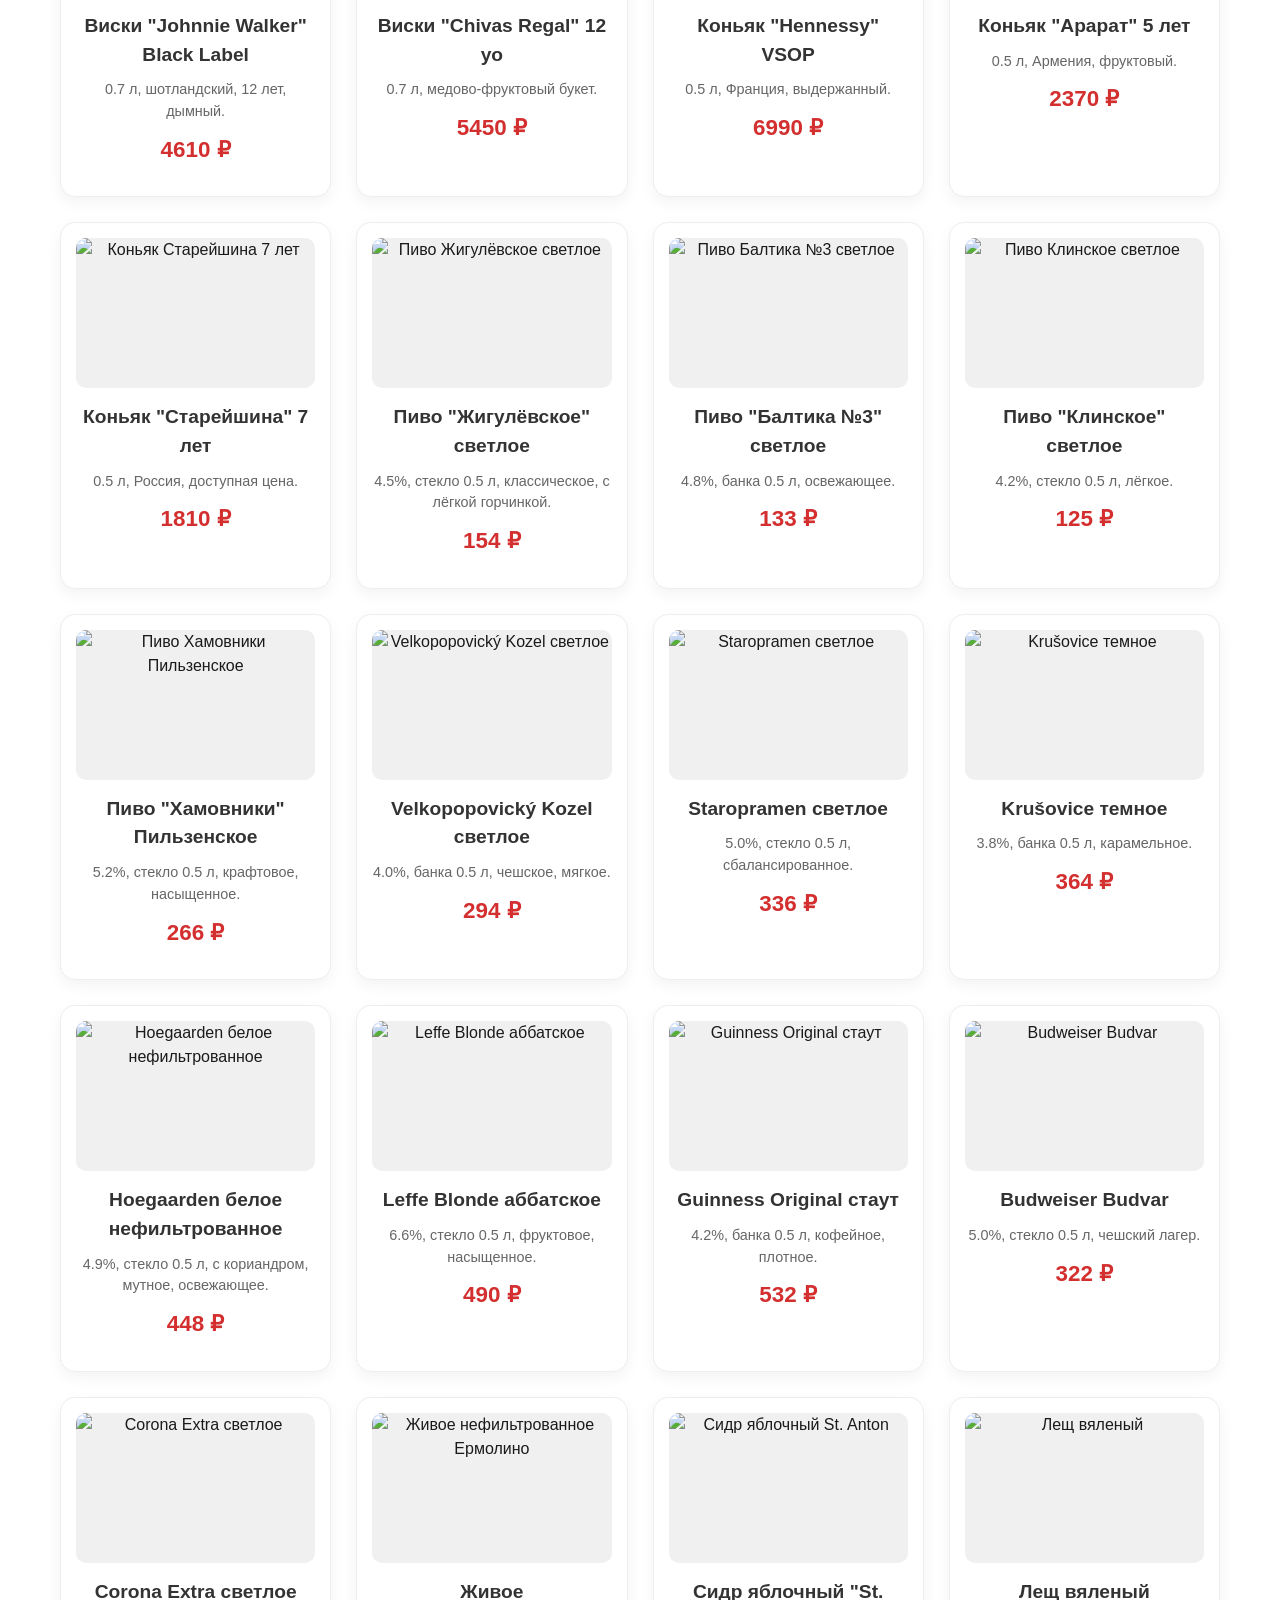
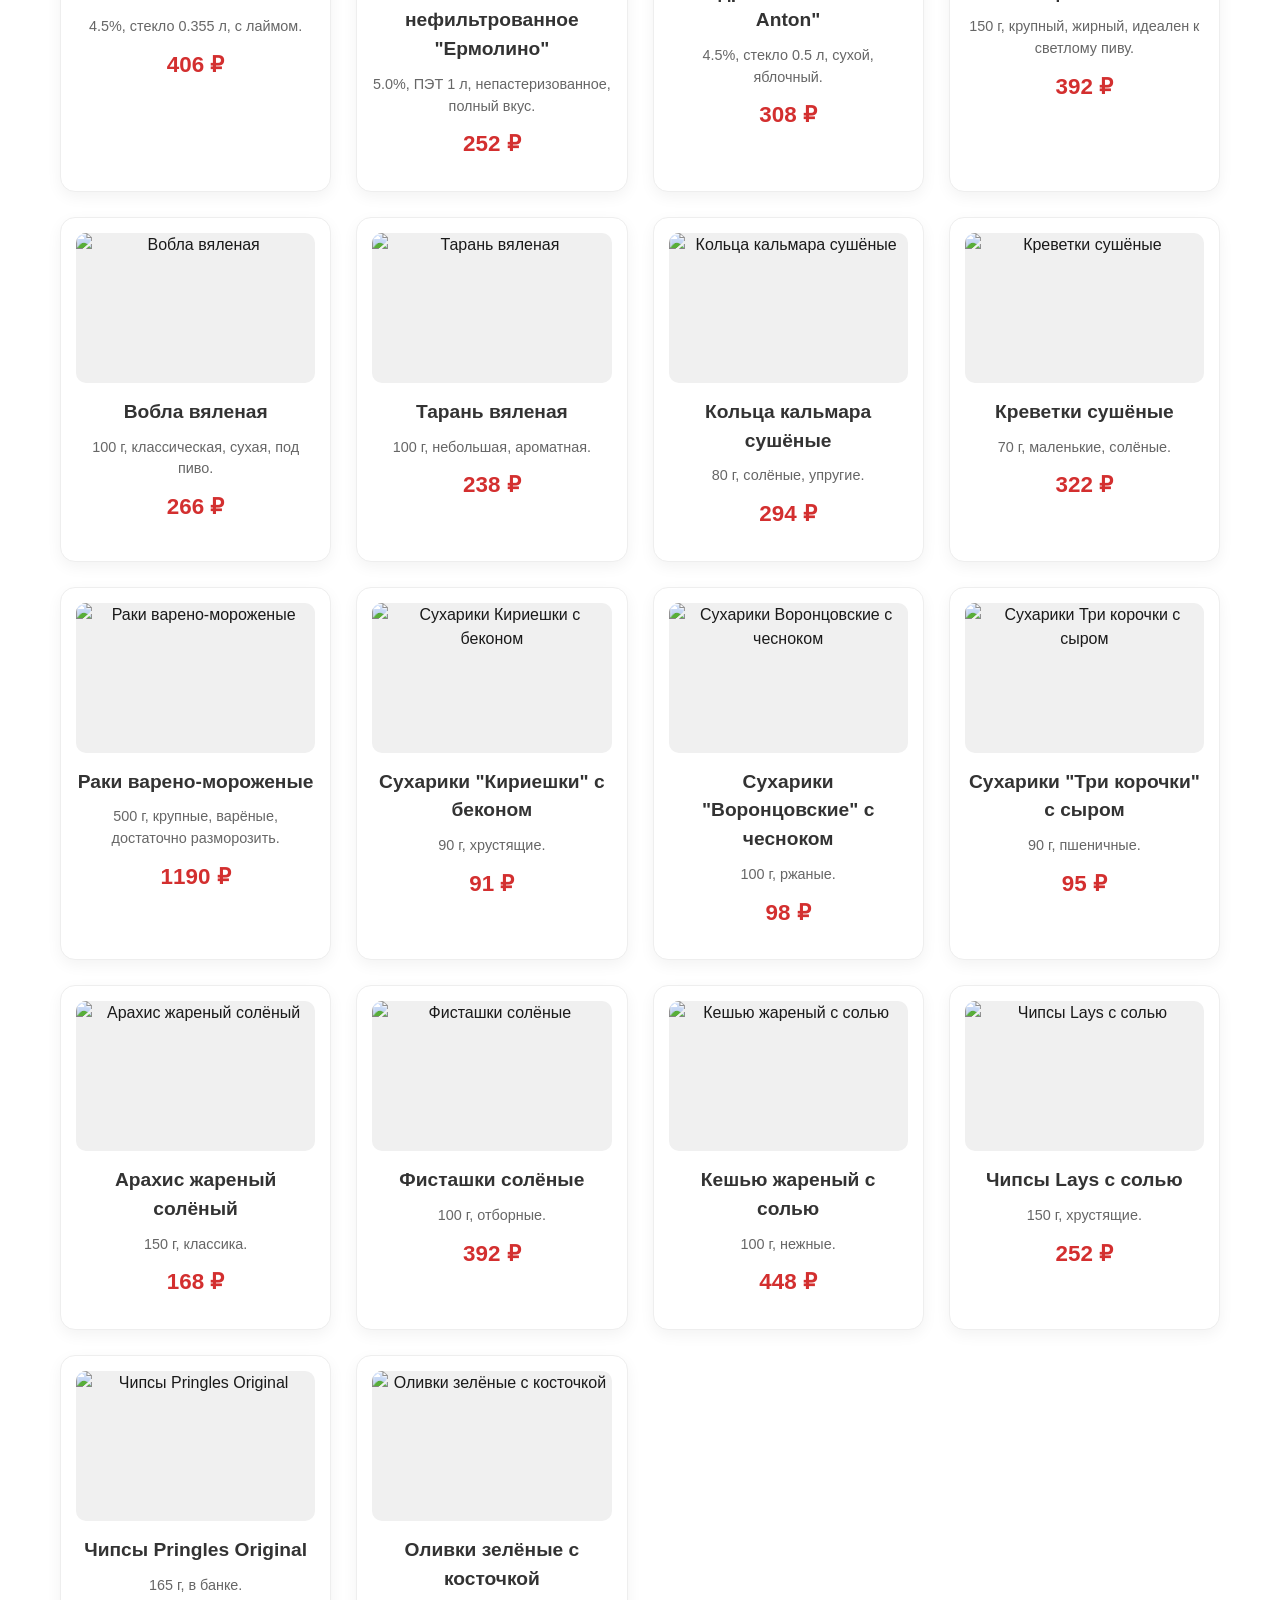
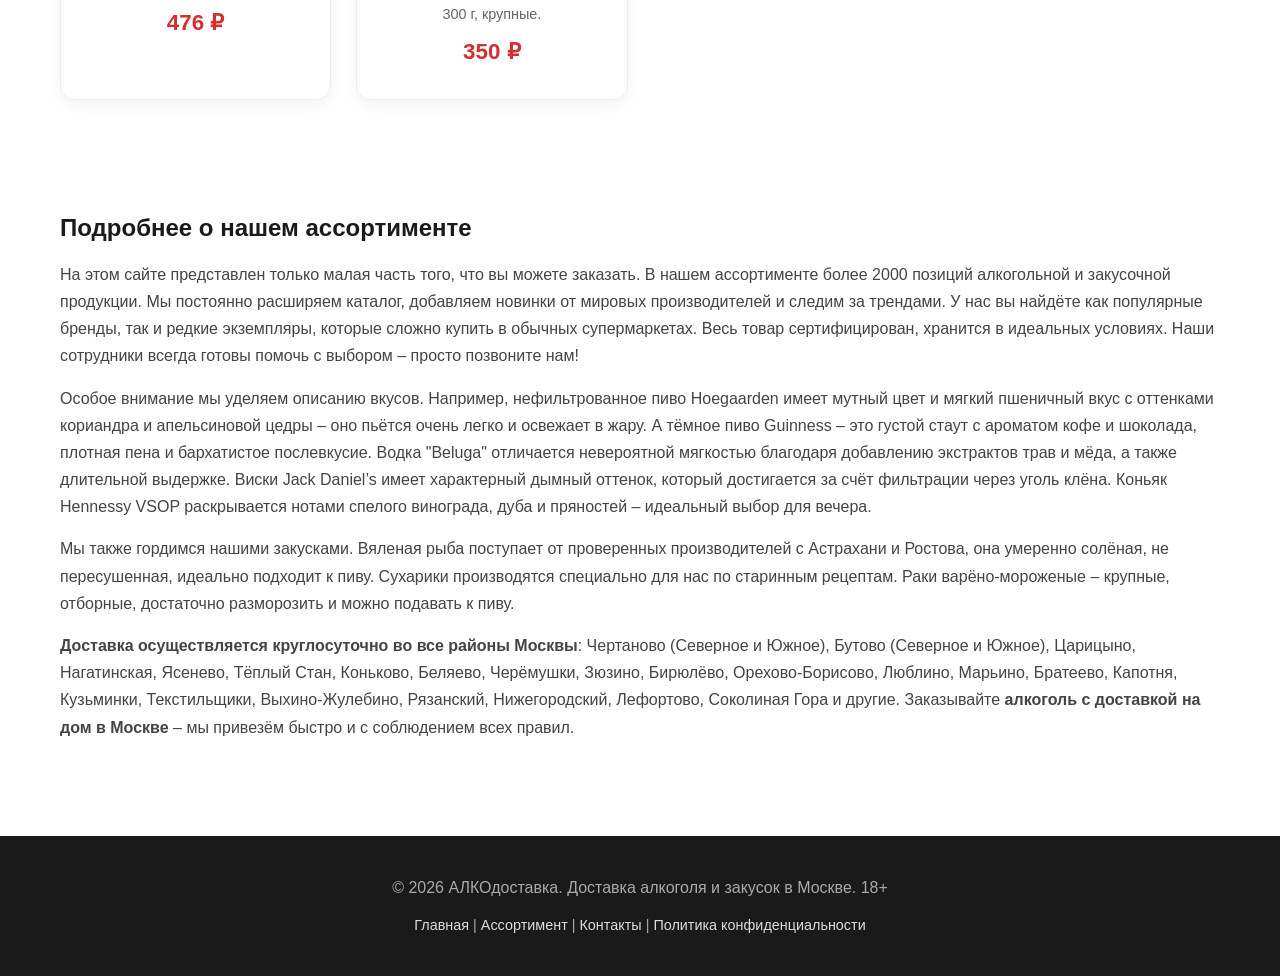
==== commit 582e6f7e: "catalog.html" ====
--- a/catalog.html
+++ b/catalog.html
@@ -174,7 +174,7 @@
                 </div>
                 <div class="product-card" data-category="strong">
                     <div class="product-image">
-                        <img src="images/арарат.jpg" alt="Коньяк Арарат 5 лет">
+                        <img src="images/арарат.jpeg" alt="Коньяк Арарат 5 лет">
                     </div>
                     <h3>Коньяк "Арарат" 5 лет</h3>
                     <p class="product-desc">0.5 л, Армения, фруктовый.</p>
@@ -454,3 +454,4 @@
 </html>
 
 
+
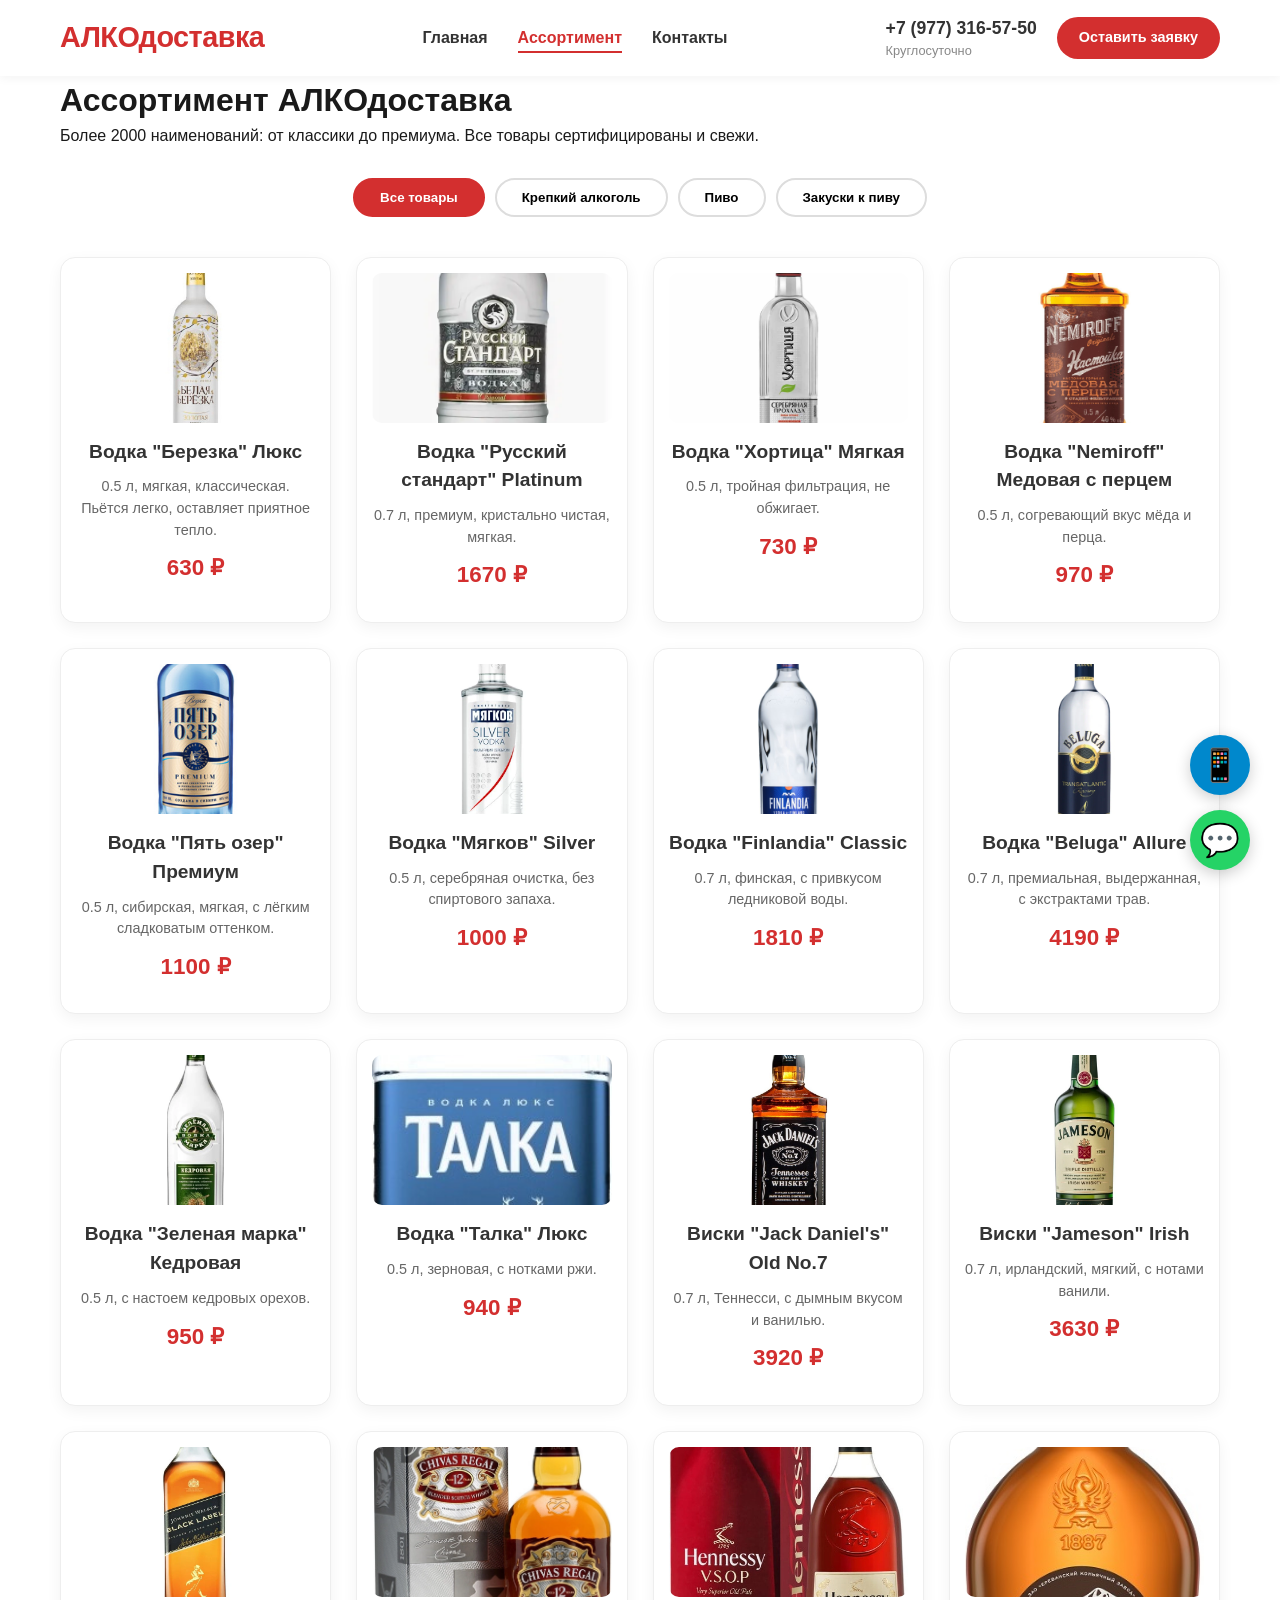
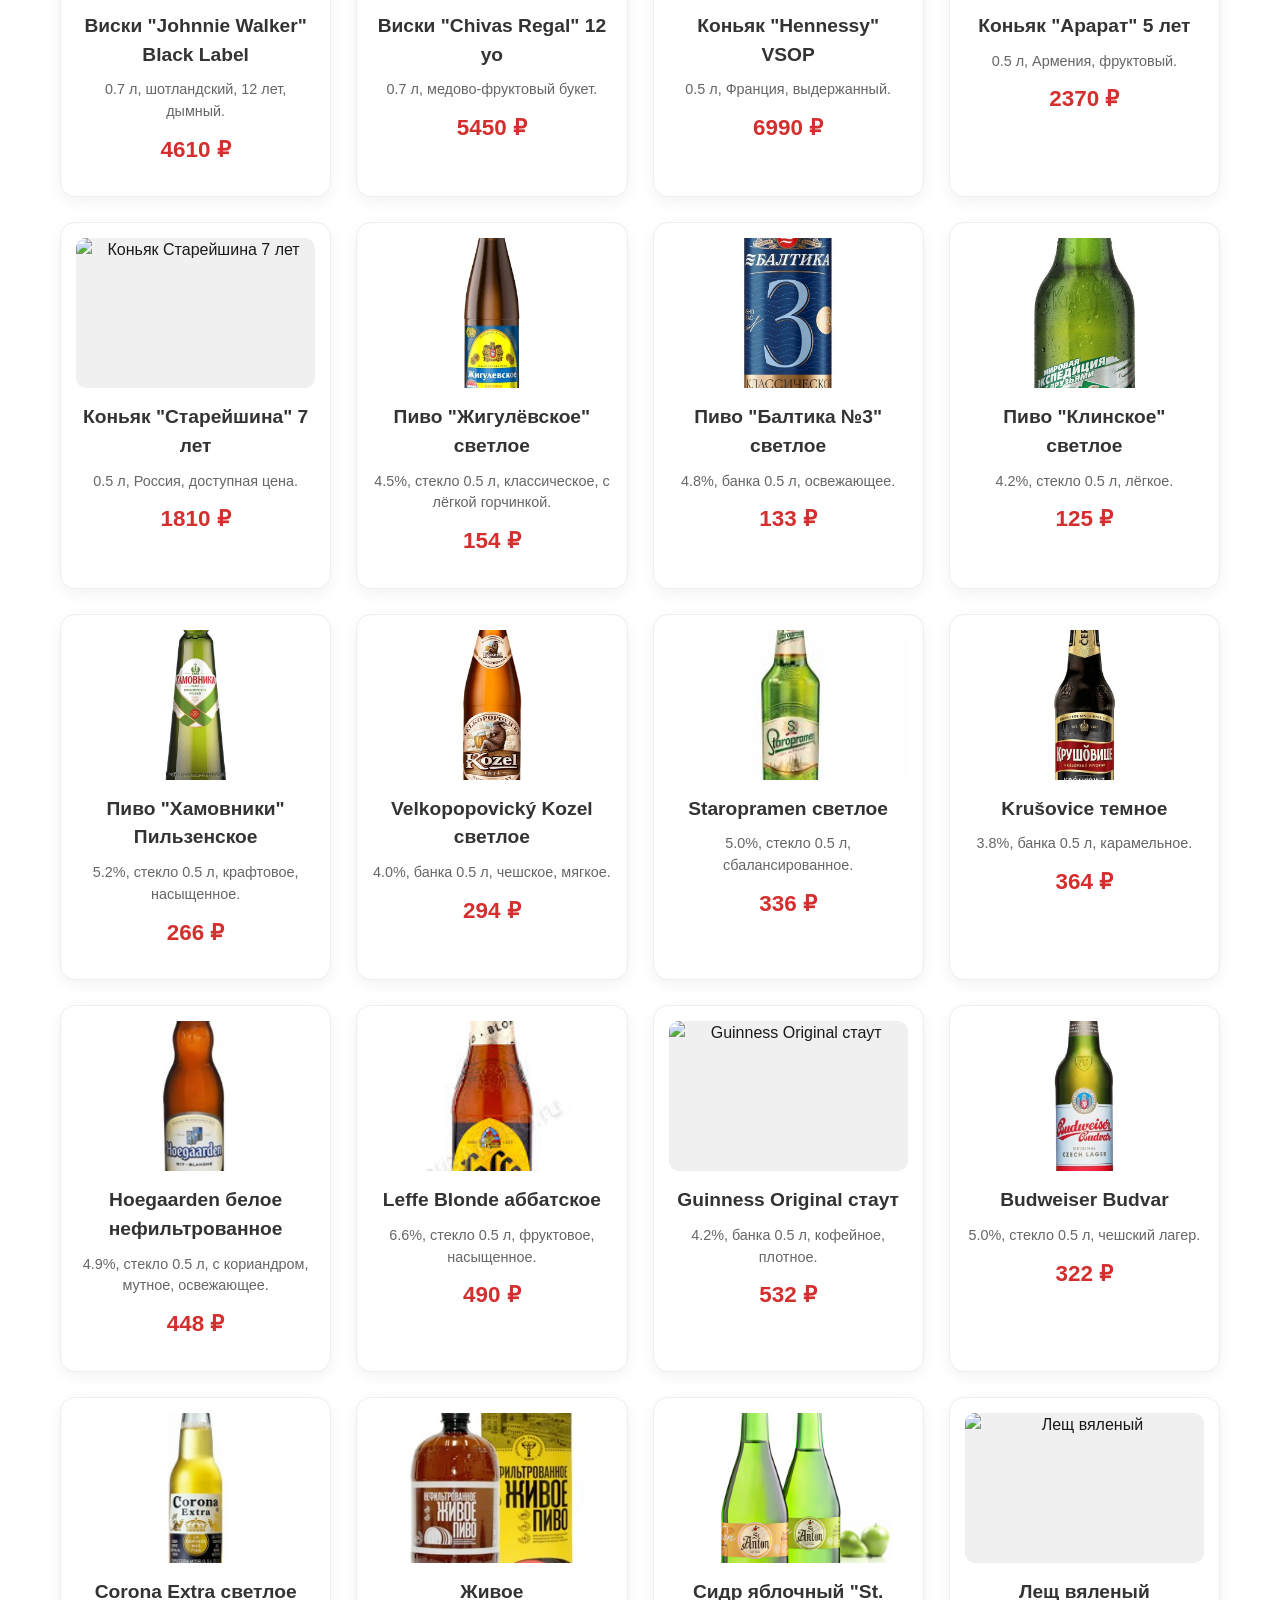
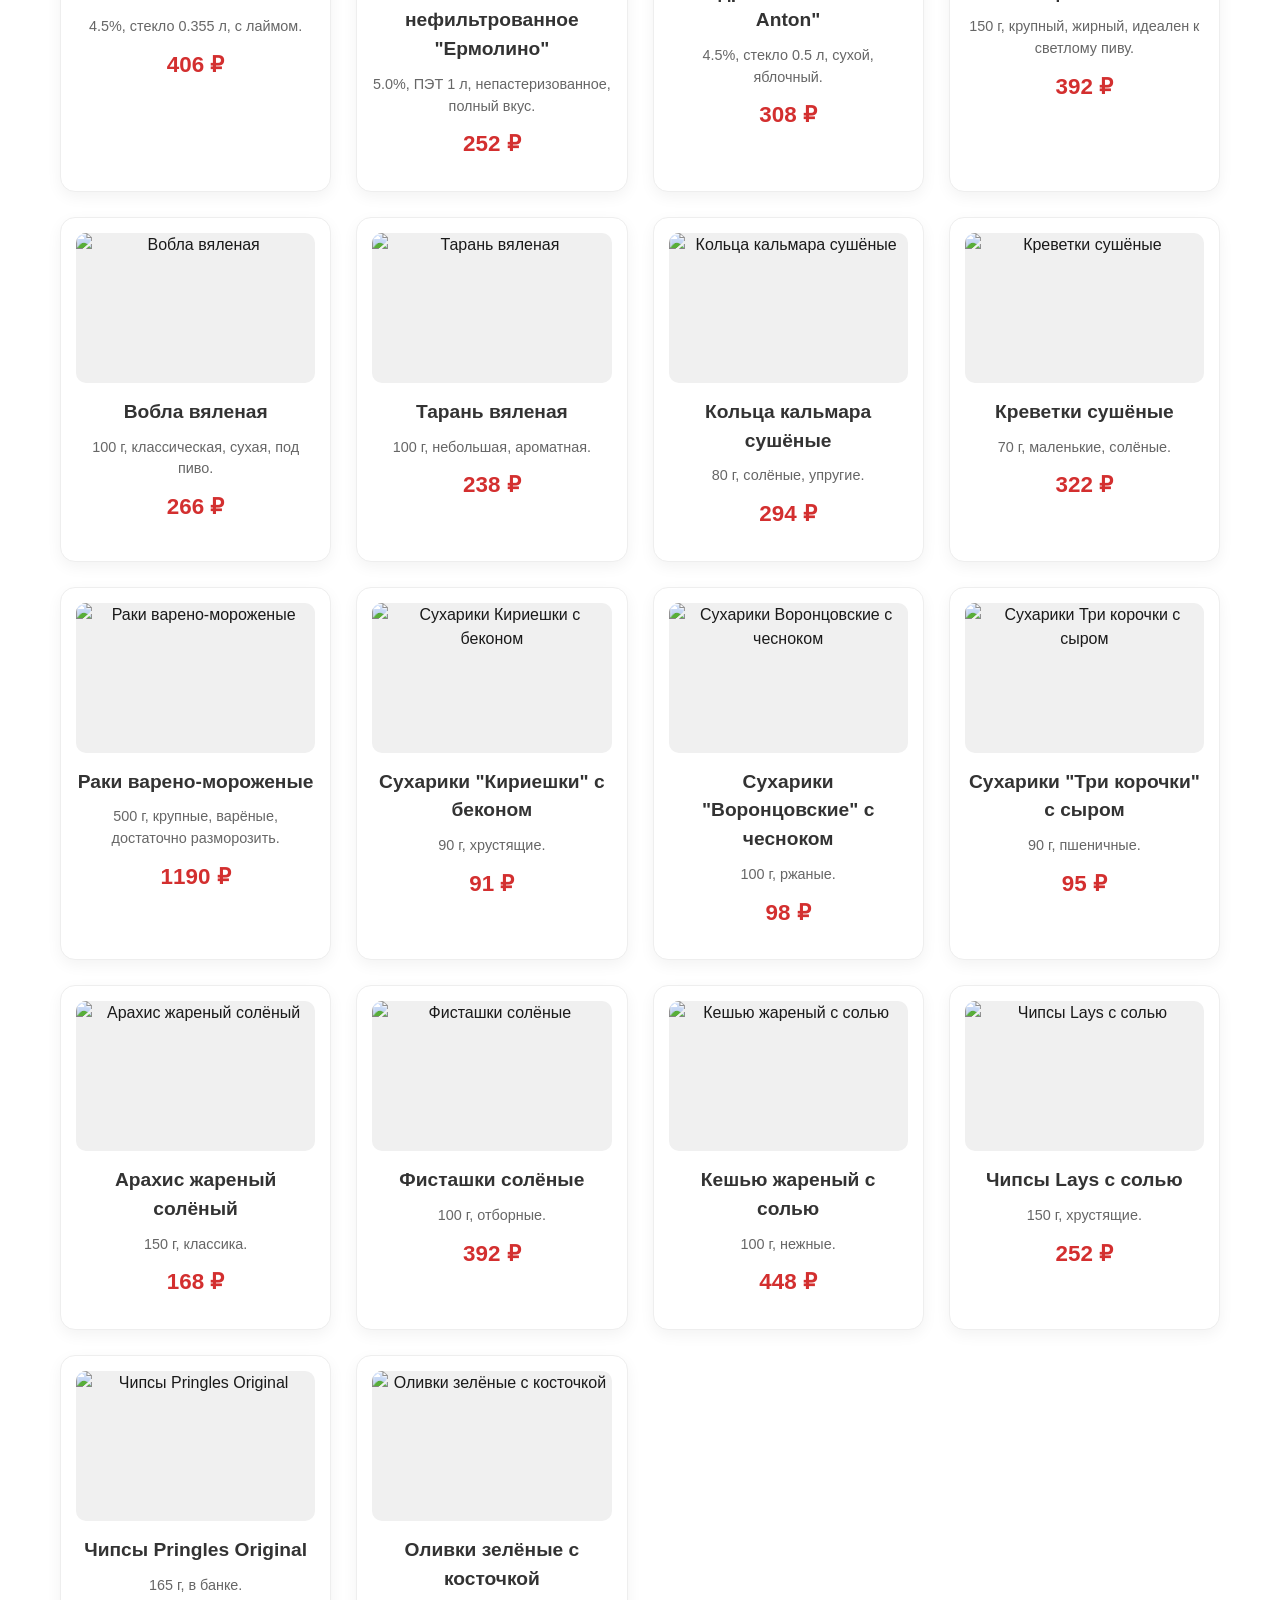
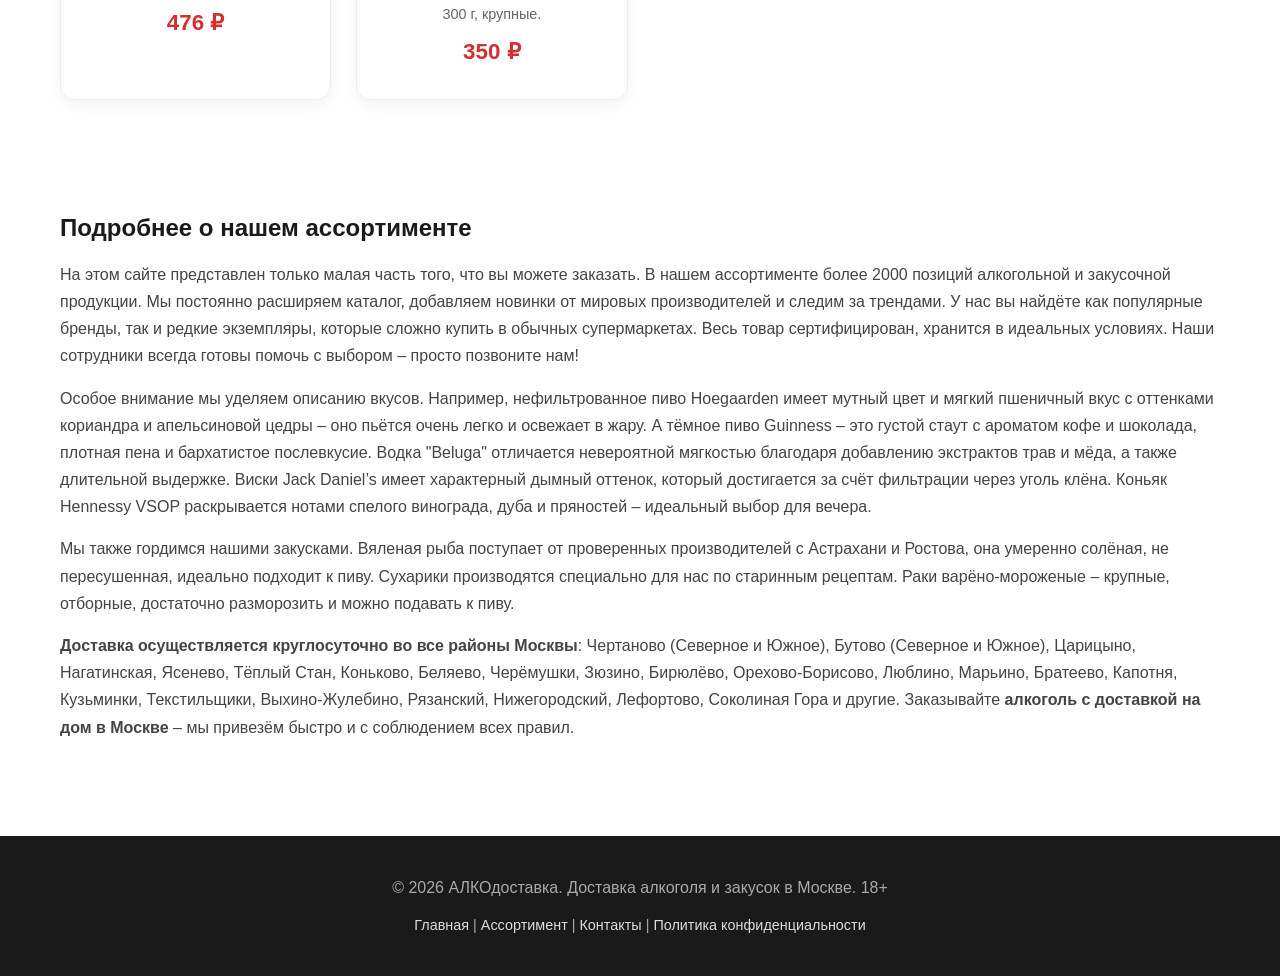
==== commit 4418fe70: "catalog.html" ====
--- a/catalog.html
+++ b/catalog.html
@@ -8,6 +8,19 @@
     <meta name="keywords" content="каталог алкоголя, водка с доставкой, виски на дом, коньяк, пиво, закуски, рыба к пиву, сухарики, АЛКОдоставка, доставка алкоголя Чертаново, доставка алкоголя Бутово, купить водку с доставкой Москва">
     <link rel="canonical" href="https://dostavka-alkogolya24.vercel.app/catalog.html">
     <link rel="stylesheet" href="style.css">
+    <!-- Yandex.Metrika counter -->
+<script type="text/javascript">
+    (function(m,e,t,r,i,k,a){
+        m[i]=m[i]||function(){(m[i].a=m[i].a||[]).push(arguments)};
+        m[i].l=1*new Date();
+        for (var j = 0; j < document.scripts.length; j++) {if (document.scripts[j].src === r) { return; }}
+        k=e.createElement(t),a=e.getElementsByTagName(t)[0],k.async=1,k.src=r,a.parentNode.insertBefore(k,a)
+    })(window, document,'script','https://mc.yandex.ru/metrika/tag.js?id=107214496', 'ym');
+
+    ym(107214496, 'init', {ssr:true, webvisor:true, clickmap:true, ecommerce:"dataLayer", referrer: document.referrer, url: location.href, accurateTrackBounce:true, trackLinks:true});
+</script>
+<noscript><div><img src="https://mc.yandex.ru/watch/107214496" style="position:absolute; left:-9999px;" alt="" /></div></noscript>
+<!-- /Yandex.Metrika counter -->
 </head>
 <body>
     <div class="floating-messengers">
@@ -192,7 +205,7 @@
                 <!-- ПИВО -->
                 <div class="product-card" data-category="beer">
                     <div class="product-image">
-                        <img src="images/placeholder.jpg" alt="Пиво Жигулёвское светлое">
+                        <img src="images/zhig.jpg" alt="Пиво Жигулёвское светлое">
                     </div>
                     <h3>Пиво "Жигулёвское" светлое</h3>
                     <p class="product-desc">4.5%, стекло 0.5 л, классическое, с лёгкой горчинкой.</p>
@@ -200,7 +213,7 @@
                 </div>
                 <div class="product-card" data-category="beer">
                     <div class="product-image">
-                        <img src="images/placeholder.jpg" alt="Пиво Балтика №3 светлое">
+                        <img src="images/baltica3.jpg" alt="Пиво Балтика №3 светлое">
                     </div>
                     <h3>Пиво "Балтика №3" светлое</h3>
                     <p class="product-desc">4.8%, банка 0.5 л, освежающее.</p>
@@ -208,7 +221,7 @@
                 </div>
                 <div class="product-card" data-category="beer">
                     <div class="product-image">
-                        <img src="images/placeholder.jpg" alt="Пиво Клинское светлое">
+                        <img src="images/klin.jpg" alt="Пиво Клинское светлое">
                     </div>
                     <h3>Пиво "Клинское" светлое</h3>
                     <p class="product-desc">4.2%, стекло 0.5 л, лёгкое.</p>
@@ -216,7 +229,7 @@
                 </div>
                 <div class="product-card" data-category="beer">
                     <div class="product-image">
-                        <img src="images/placeholder.jpg" alt="Пиво Хамовники Пильзенское">
+                        <img src="images/hamovniki.jpg" alt="Пиво Хамовники Пильзенское">
                     </div>
                     <h3>Пиво "Хамовники" Пильзенское</h3>
                     <p class="product-desc">5.2%, стекло 0.5 л, крафтовое, насыщенное.</p>
@@ -224,7 +237,7 @@
                 </div>
                 <div class="product-card" data-category="beer">
                     <div class="product-image">
-                        <img src="images/placeholder.jpg" alt="Velkopopovický Kozel светлое">
+                        <img src="images/Velkopopovický.jpg" alt="Velkopopovický Kozel светлое">
                     </div>
                     <h3>Velkopopovický Kozel светлое</h3>
                     <p class="product-desc">4.0%, банка 0.5 л, чешское, мягкое.</p>
@@ -232,7 +245,7 @@
                 </div>
                 <div class="product-card" data-category="beer">
                     <div class="product-image">
-                        <img src="images/placeholder.jpg" alt="Staropramen светлое">
+                        <img src="images/images.jpg" alt="Staropramen светлое">
                     </div>
                     <h3>Staropramen светлое</h3>
                     <p class="product-desc">5.0%, стекло 0.5 л, сбалансированное.</p>
@@ -240,7 +253,7 @@
                 </div>
                 <div class="product-card" data-category="beer">
                     <div class="product-image">
-                        <img src="images/placeholder.jpg" alt="Krušovice темное">
+                        <img src="images/Krušovice.jpg" alt="Krušovice темное">
                     </div>
                     <h3>Krušovice темное</h3>
                     <p class="product-desc">3.8%, банка 0.5 л, карамельное.</p>
@@ -248,7 +261,7 @@
                 </div>
                 <div class="product-card" data-category="beer">
                     <div class="product-image">
-                        <img src="images/placeholder.jpg" alt="Hoegaarden белое нефильтрованное">
+                        <img src="images/hugarden.jpg" alt="Hoegaarden белое нефильтрованное">
                     </div>
                     <h3>Hoegaarden белое нефильтрованное</h3>
                     <p class="product-desc">4.9%, стекло 0.5 л, с кориандром, мутное, освежающее.</p>
@@ -256,7 +269,7 @@
                 </div>
                 <div class="product-card" data-category="beer">
                     <div class="product-image">
-                        <img src="images/placeholder.jpg" alt="Leffe Blonde аббатское">
+                        <img src="images/images1.jpg" alt="Leffe Blonde аббатское">
                     </div>
                     <h3>Leffe Blonde аббатское</h3>
                     <p class="product-desc">6.6%, стекло 0.5 л, фруктовое, насыщенное.</p>
@@ -264,7 +277,7 @@
                 </div>
                 <div class="product-card" data-category="beer">
                     <div class="product-image">
-                        <img src="images/placeholder.jpg" alt="Guinness Original стаут">
+                        <img src="images/guiness.png" alt="Guinness Original стаут">
                     </div>
                     <h3>Guinness Original стаут</h3>
                     <p class="product-desc">4.2%, банка 0.5 л, кофейное, плотное.</p>
@@ -272,7 +285,7 @@
                 </div>
                 <div class="product-card" data-category="beer">
                     <div class="product-image">
-                        <img src="images/placeholder.jpg" alt="Budweiser Budvar">
+                        <img src="images/Budweiser.jpg" alt="Budweiser Budvar">
                     </div>
                     <h3>Budweiser Budvar</h3>
                     <p class="product-desc">5.0%, стекло 0.5 л, чешский лагер.</p>
@@ -280,7 +293,7 @@
                 </div>
                 <div class="product-card" data-category="beer">
                     <div class="product-image">
-                        <img src="images/placeholder.jpg" alt="Corona Extra светлое">
+                        <img src="images/corona.jpg" alt="Corona Extra светлое">
                     </div>
                     <h3>Corona Extra светлое</h3>
                     <p class="product-desc">4.5%, стекло 0.355 л, с лаймом.</p>
@@ -288,7 +301,7 @@
                 </div>
                 <div class="product-card" data-category="beer">
                     <div class="product-image">
-                        <img src="images/placeholder.jpg" alt="Живое нефильтрованное Ермолино">
+                        <img src="images/zhivoe.jpg" alt="Живое нефильтрованное Ермолино">
                     </div>
                     <h3>Живое нефильтрованное "Ермолино"</h3>
                     <p class="product-desc">5.0%, ПЭТ 1 л, непастеризованное, полный вкус.</p>
@@ -296,7 +309,7 @@
                 </div>
                 <div class="product-card" data-category="beer">
                     <div class="product-image">
-                        <img src="images/placeholder.jpg" alt="Сидр яблочный St. Anton">
+                        <img src="images/sidr.jpg" alt="Сидр яблочный St. Anton">
                     </div>
                     <h3>Сидр яблочный "St. Anton"</h3>
                     <p class="product-desc">4.5%, стекло 0.5 л, сухой, яблочный.</p>
@@ -455,3 +468,5 @@
 
 
 
+
+
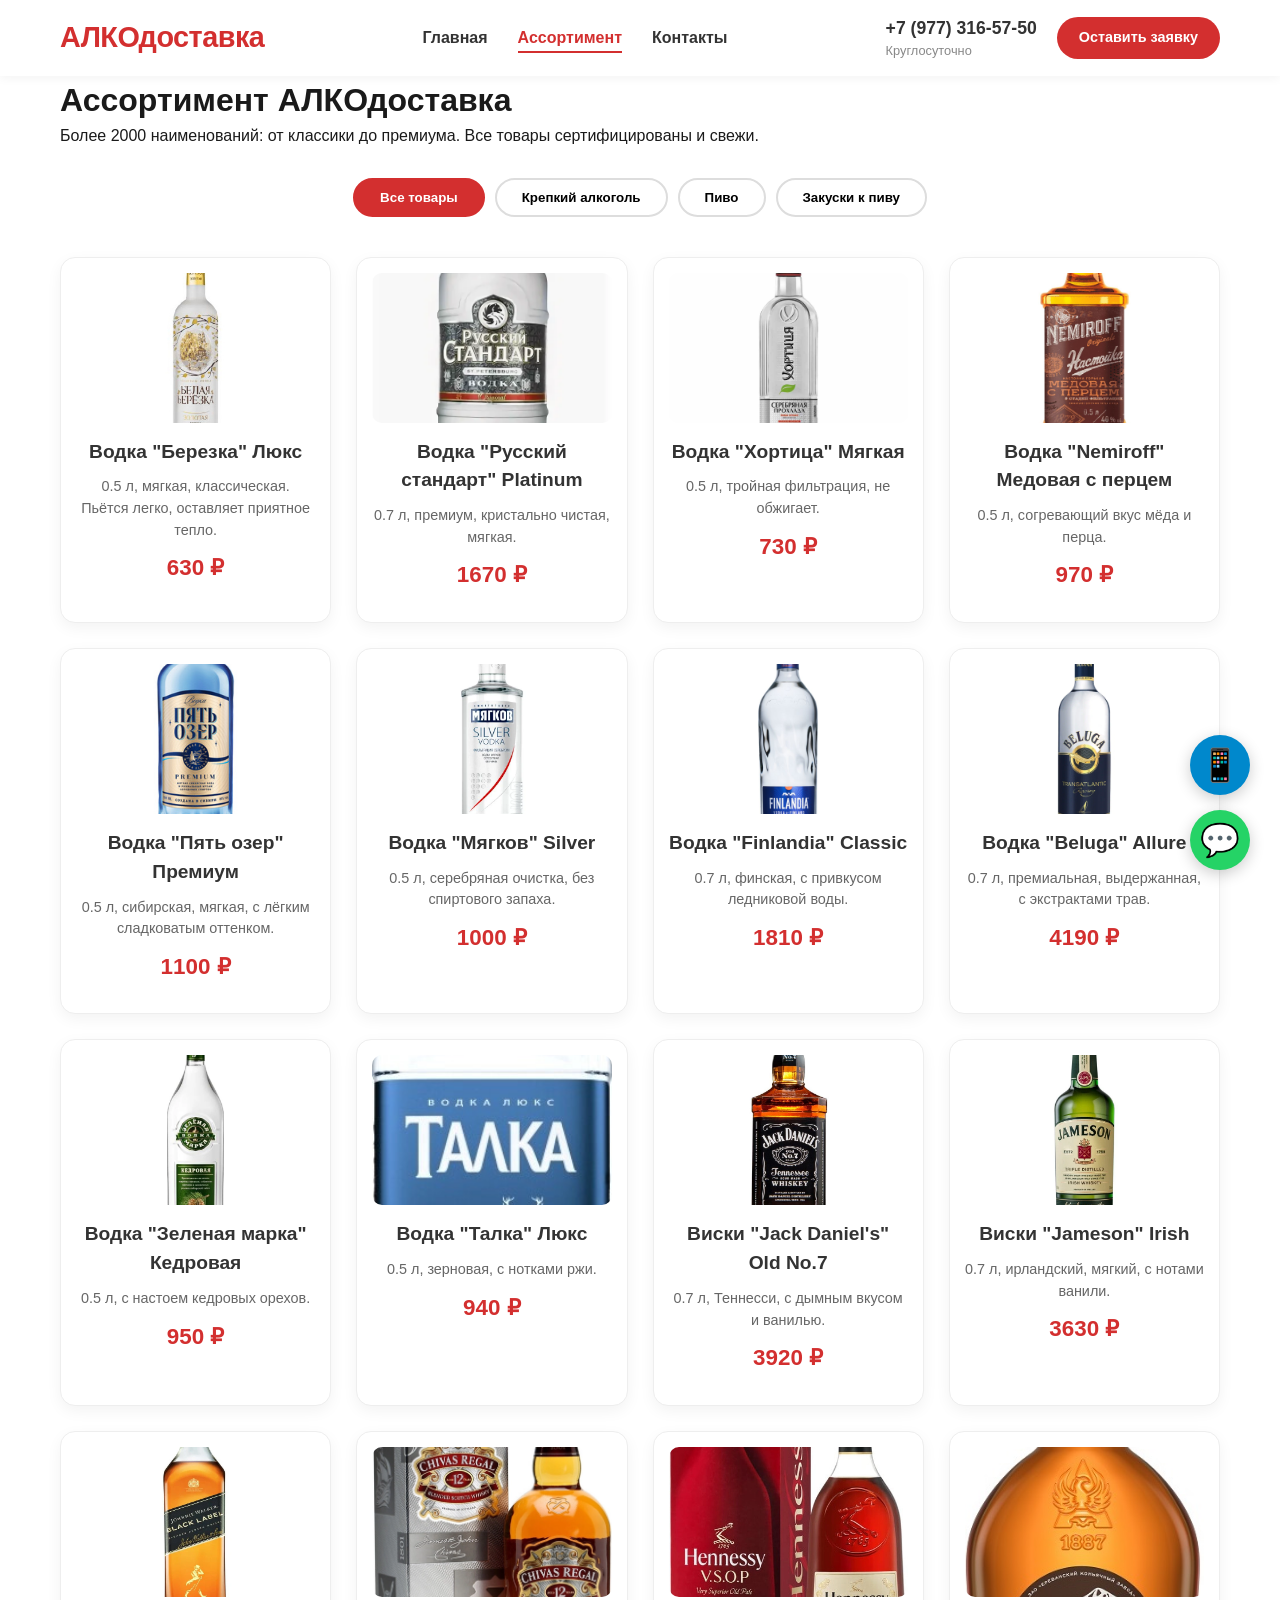
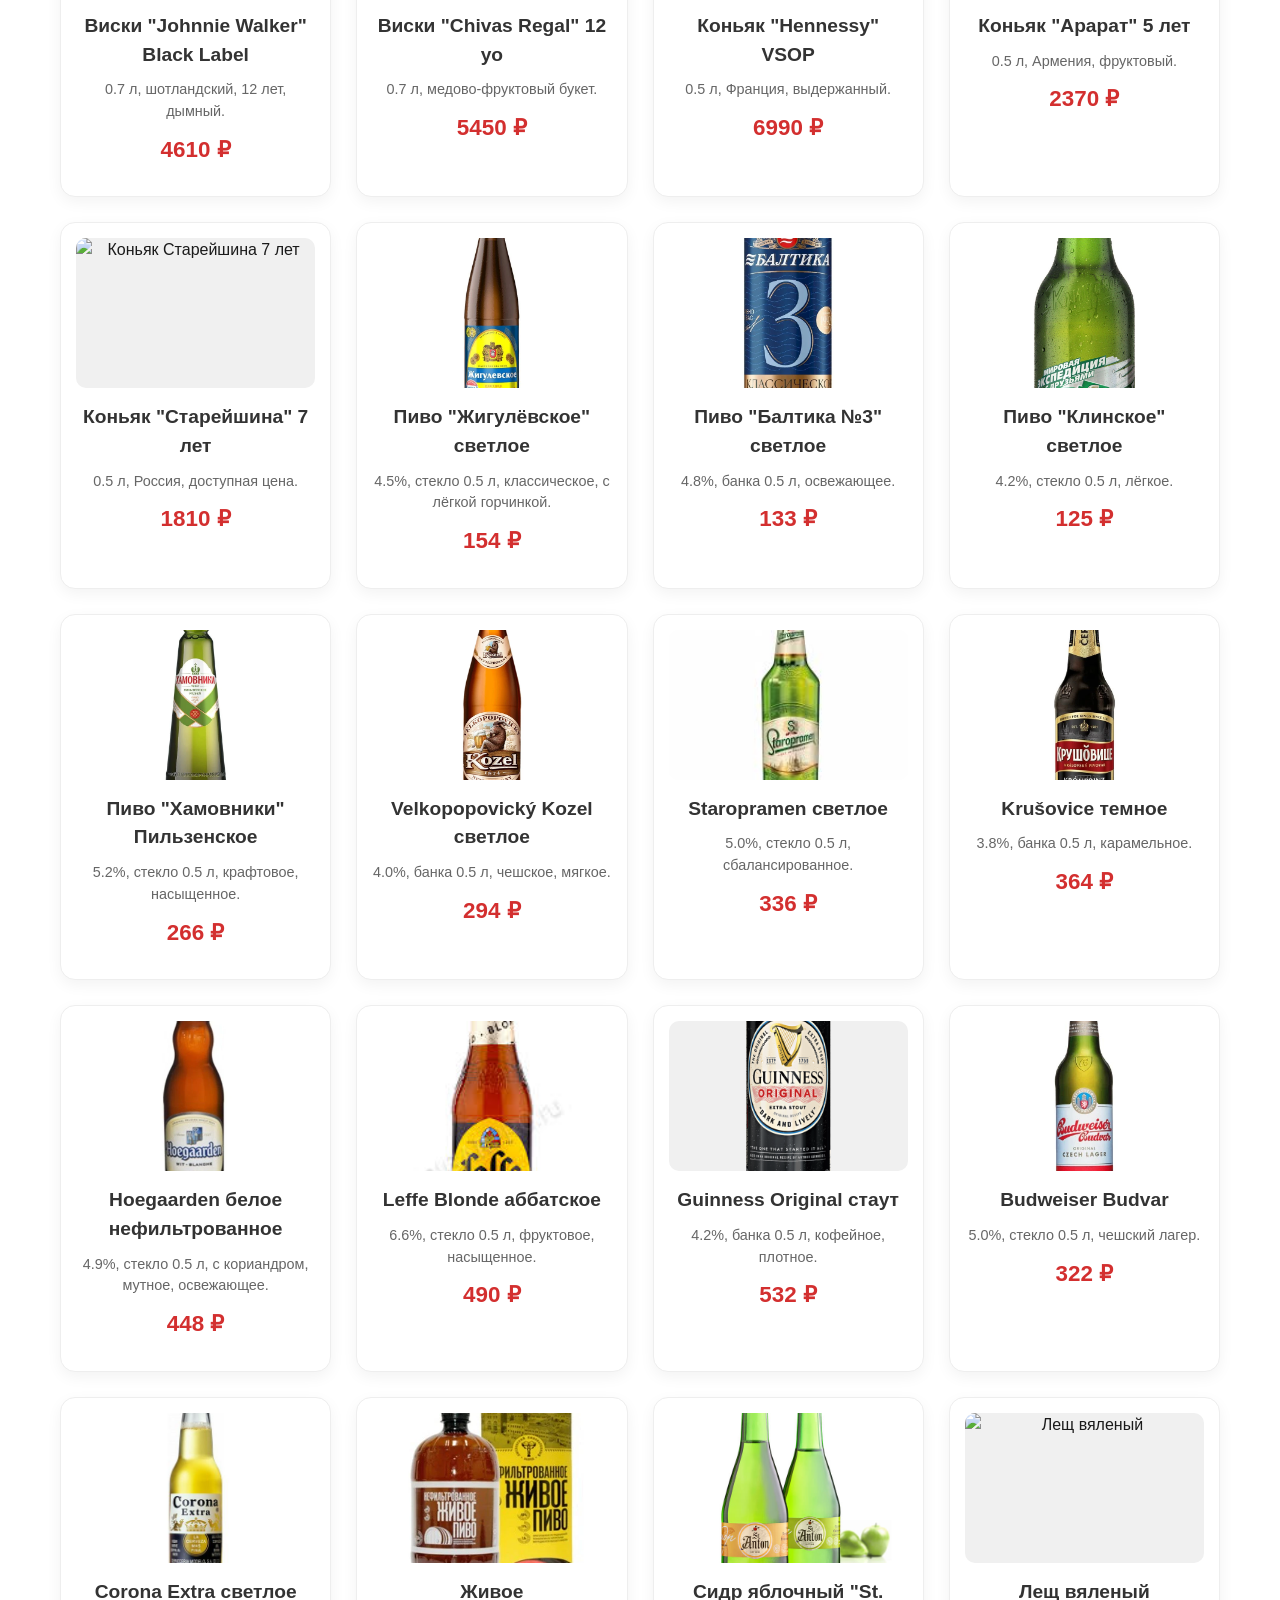
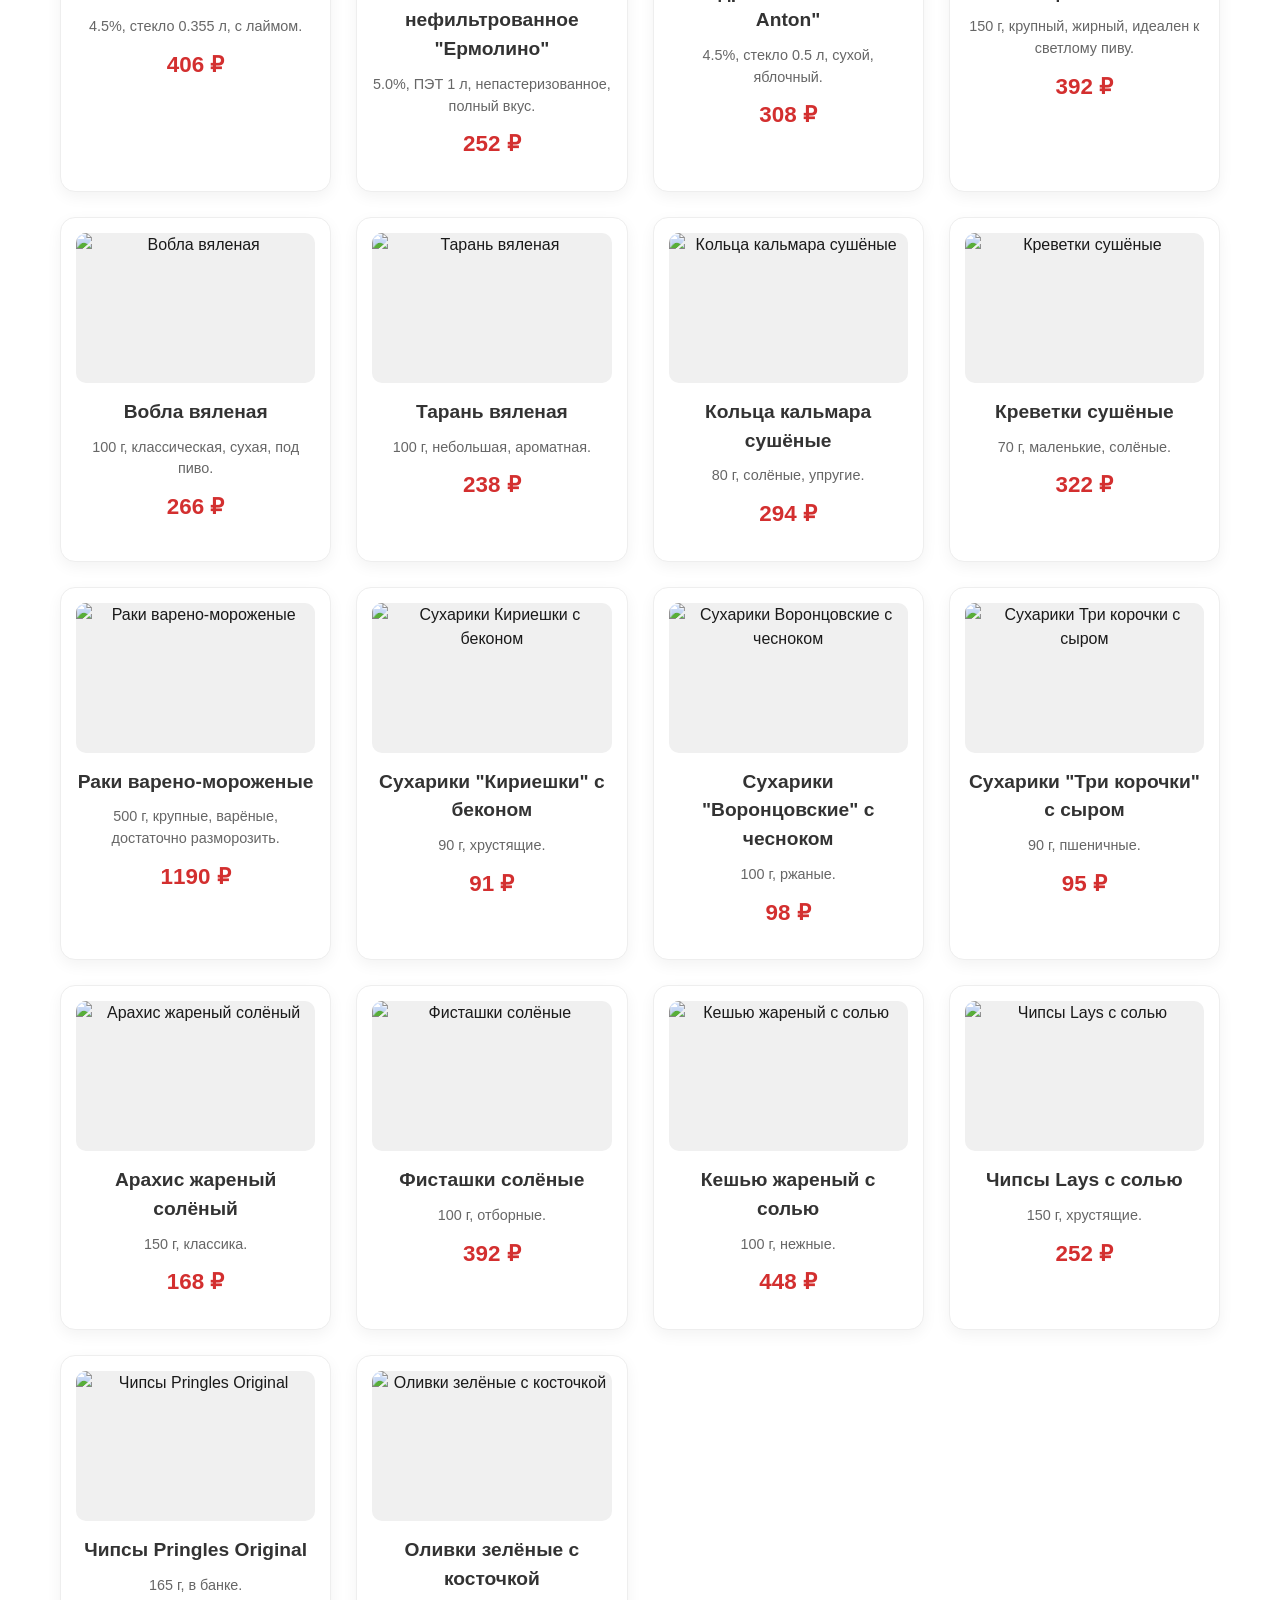
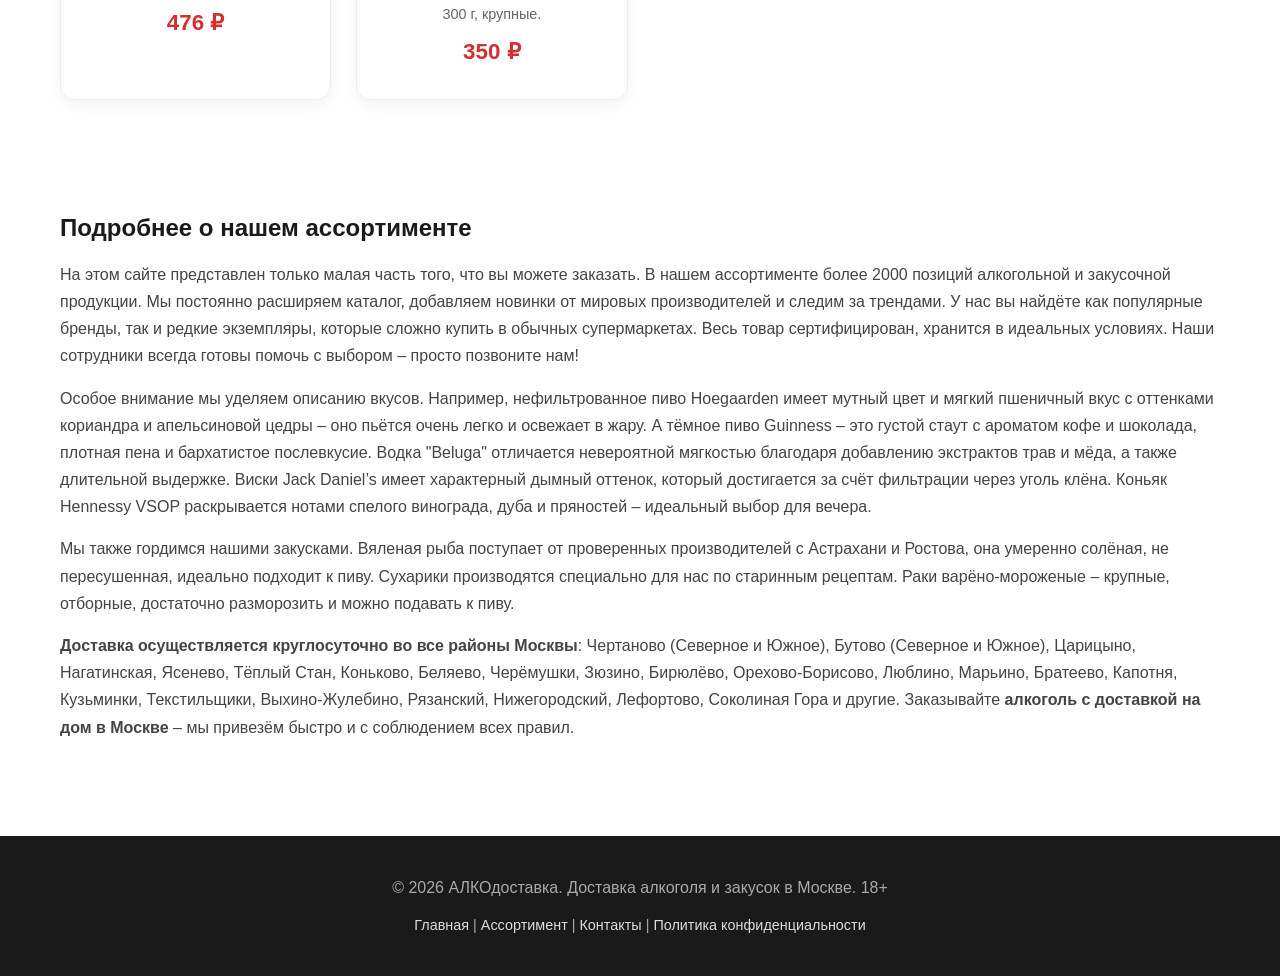
==== commit 5c4b8757: "catalog.html" ====
--- a/catalog.html
+++ b/catalog.html
@@ -277,7 +277,7 @@
                 </div>
                 <div class="product-card" data-category="beer">
                     <div class="product-image">
-                        <img src="images/guiness.png" alt="Guinness Original стаут">
+                        <img src="images/guiness.jpg" alt="Guinness Original стаут">
                     </div>
                     <h3>Guinness Original стаут</h3>
                     <p class="product-desc">4.2%, банка 0.5 л, кофейное, плотное.</p>
@@ -470,3 +470,4 @@
 
 
 
+
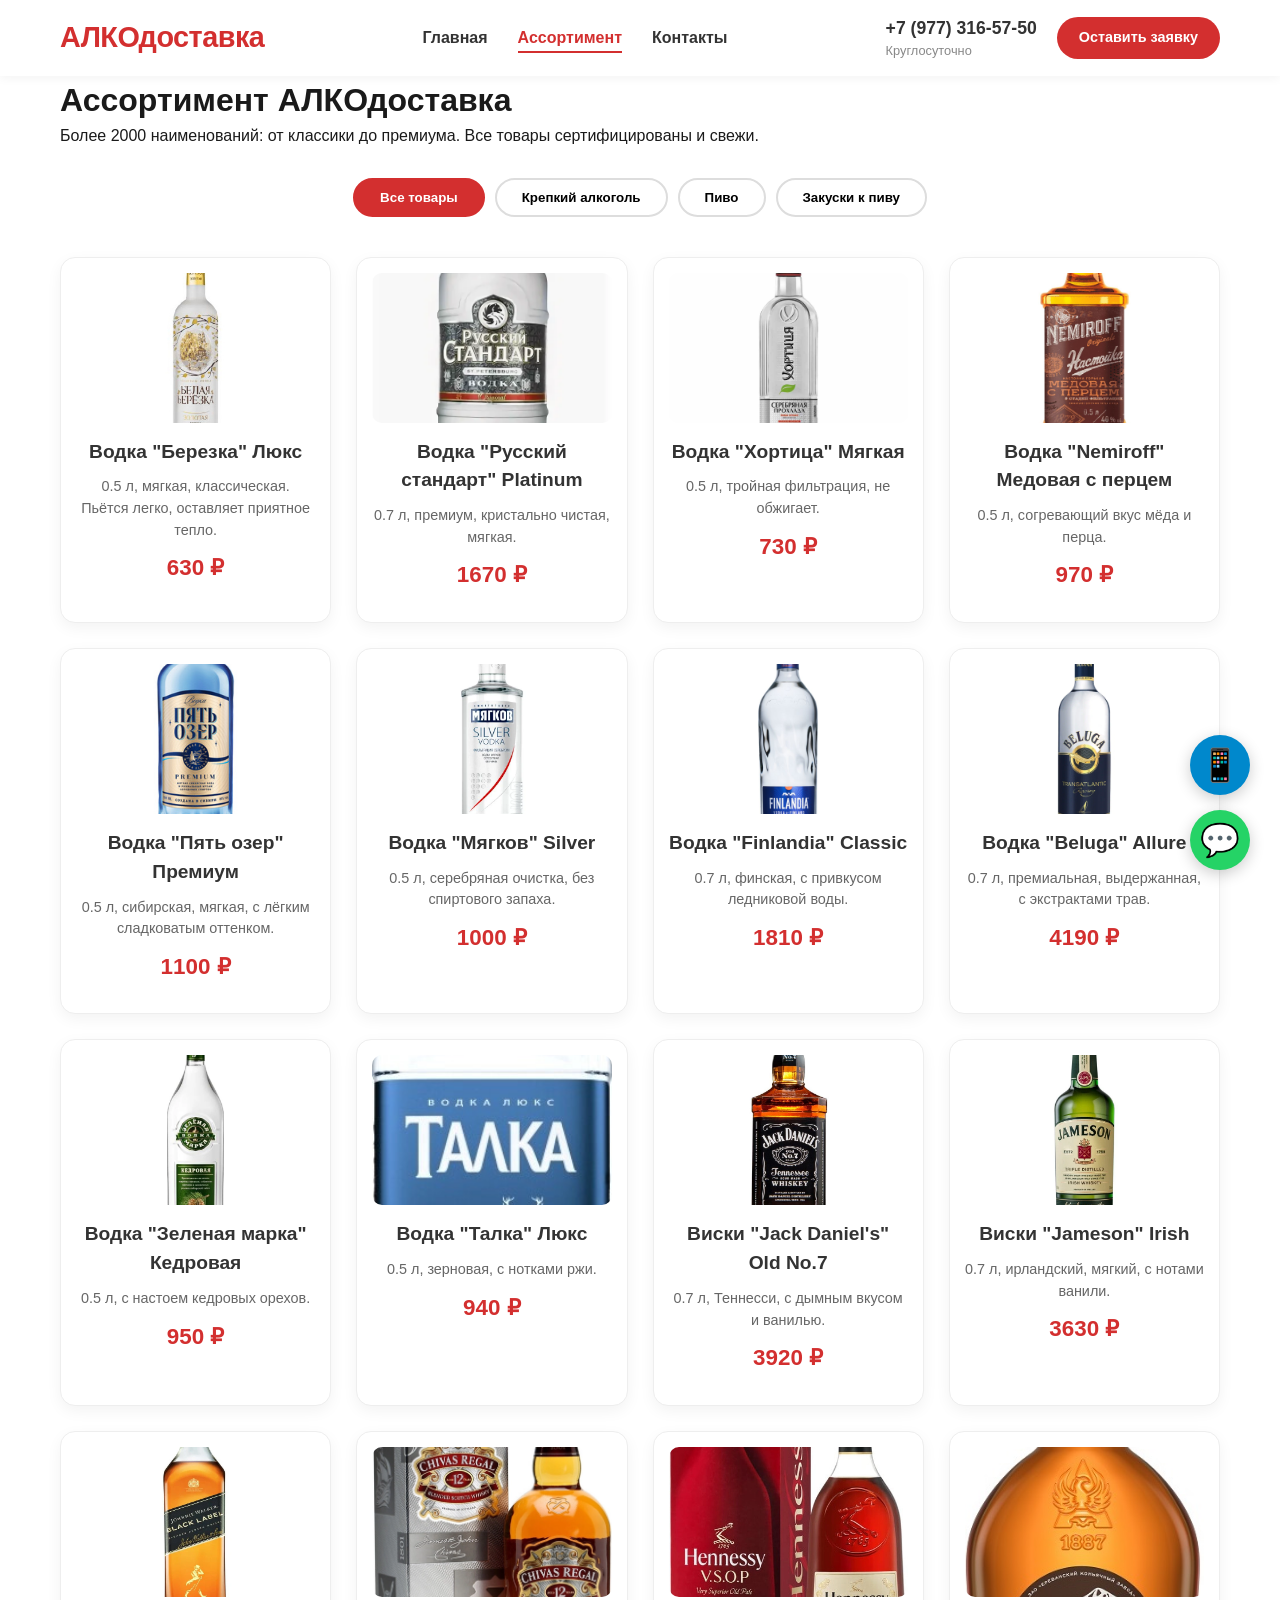
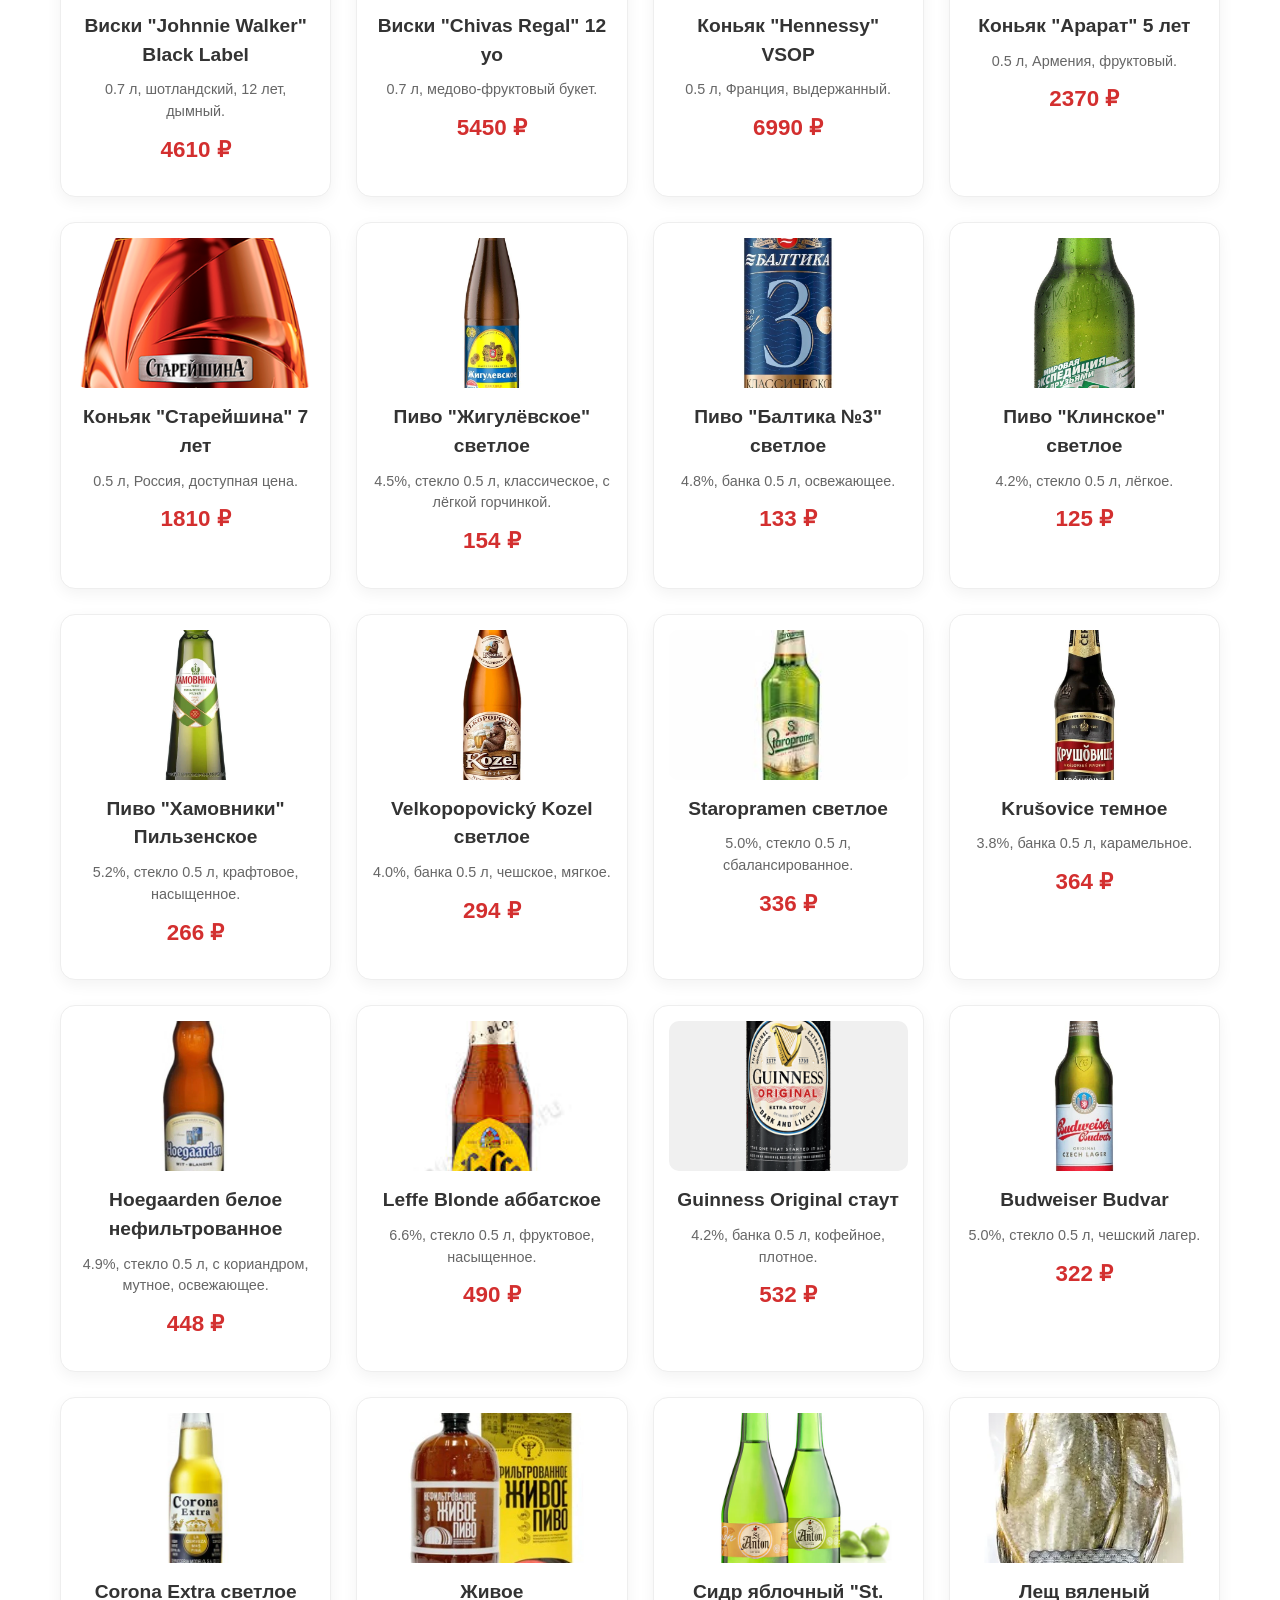
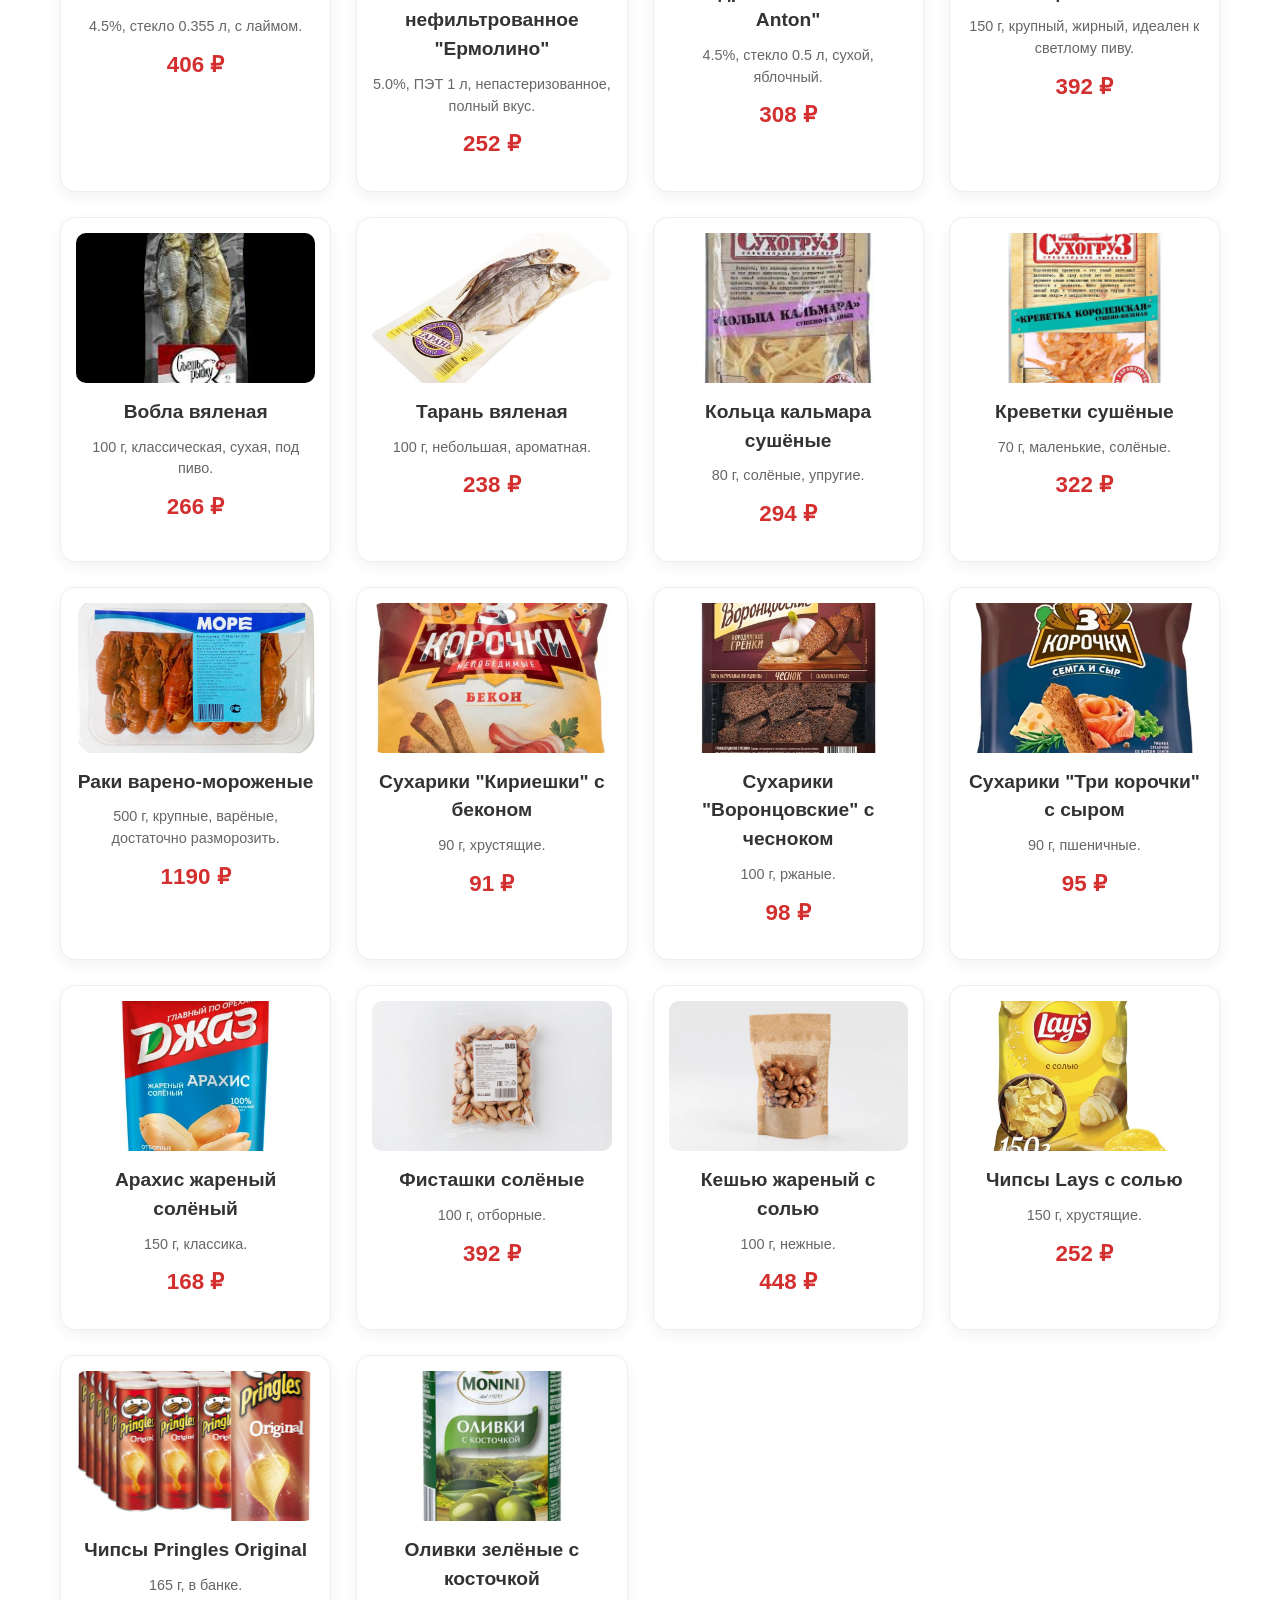
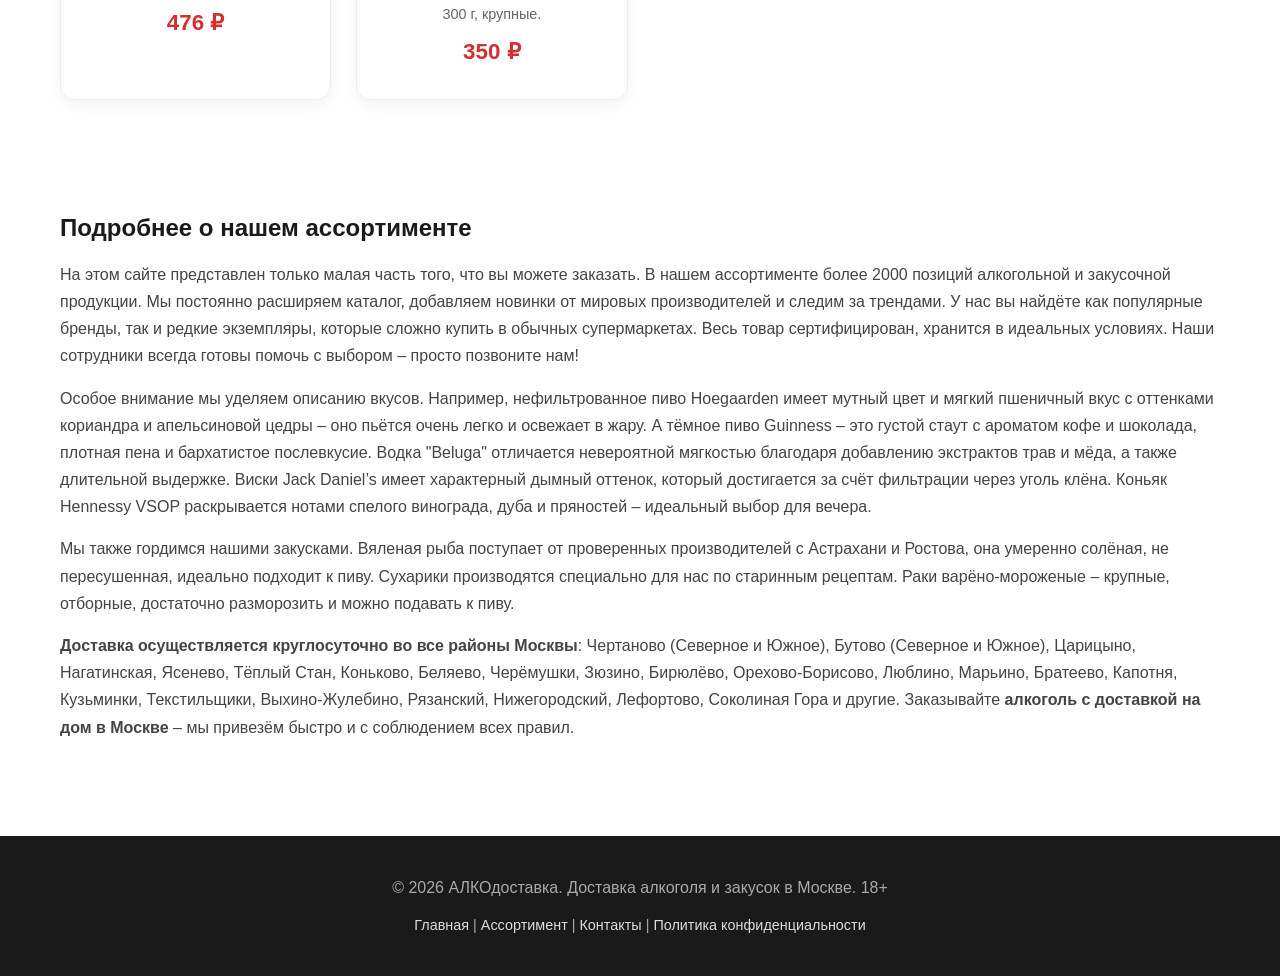
==== commit 58af15a6: "catalog.html" ====
--- a/catalog.html
+++ b/catalog.html
@@ -319,7 +319,7 @@
                 <!-- ЗАКУСКИ К ПИВУ -->
                 <div class="product-card" data-category="snacks">
                     <div class="product-image">
-                        <img src="images/placeholder.jpg" alt="Лещ вяленый">
+                        <img src="/images/лещ.webp" alt="Лещ вяленый">
                     </div>
                     <h3>Лещ вяленый</h3>
                     <p class="product-desc">150 г, крупный, жирный, идеален к светлому пиву.</p>
@@ -327,7 +327,7 @@
                 </div>
                 <div class="product-card" data-category="snacks">
                     <div class="product-image">
-                        <img src="images/placeholder.jpg" alt="Вобла вяленая">
+                        <img src="/images/вобла.jpg" alt="Вобла вяленая">
                     </div>
                     <h3>Вобла вяленая</h3>
                     <p class="product-desc">100 г, классическая, сухая, под пиво.</p>
@@ -335,7 +335,7 @@
                 </div>
                 <div class="product-card" data-category="snacks">
                     <div class="product-image">
-                        <img src="images/placeholder.jpg" alt="Тарань вяленая">
+                        <img src="/images/тарань.webp" alt="Тарань вяленая">
                     </div>
                     <h3>Тарань вяленая</h3>
                     <p class="product-desc">100 г, небольшая, ароматная.</p>
@@ -343,7 +343,7 @@
                 </div>
                 <div class="product-card" data-category="snacks">
                     <div class="product-image">
-                        <img src="images/placeholder.jpg" alt="Кольца кальмара сушёные">
+                        <img src="/images/кальмар.jpg" alt="Кольца кальмара сушёные">
                     </div>
                     <h3>Кольца кальмара сушёные</h3>
                     <p class="product-desc">80 г, солёные, упругие.</p>
@@ -351,7 +351,7 @@
                 </div>
                 <div class="product-card" data-category="snacks">
                     <div class="product-image">
-                        <img src="images/placeholder.jpg" alt="Креветки сушёные">
+                        <img src="/images/креветки.jpg" alt="Креветки сушёные">
                     </div>
                     <h3>Креветки сушёные</h3>
                     <p class="product-desc">70 г, маленькие, солёные.</p>
@@ -359,7 +359,7 @@
                 </div>
                 <div class="product-card" data-category="snacks">
                     <div class="product-image">
-                        <img src="images/placeholder.jpg" alt="Раки варено-мороженые">
+                        <img src="/images/раки.webp" alt="Раки варено-мороженые">
                     </div>
                     <h3>Раки варено-мороженые</h3>
                     <p class="product-desc">500 г, крупные, варёные, достаточно разморозить.</p>
@@ -367,7 +367,7 @@
                 </div>
                 <div class="product-card" data-category="snacks">
                     <div class="product-image">
-                        <img src="images/placeholder.jpg" alt="Сухарики Кириешки с беконом">
+                        <img src="/images/кириешки.webp" alt="Сухарики Кириешки с беконом">
                     </div>
                     <h3>Сухарики "Кириешки" с беконом</h3>
                     <p class="product-desc">90 г, хрустящие.</p>
@@ -375,7 +375,7 @@
                 </div>
                 <div class="product-card" data-category="snacks">
                     <div class="product-image">
-                        <img src="images/placeholder.jpg" alt="Сухарики Воронцовские с чесноком">
+                        <img src="/images/гренки.webp" alt="Сухарики Воронцовские с чесноком">
                     </div>
                     <h3>Сухарики "Воронцовские" с чесноком</h3>
                     <p class="product-desc">100 г, ржаные.</p>
@@ -383,7 +383,7 @@
                 </div>
                 <div class="product-card" data-category="snacks">
                     <div class="product-image">
-                        <img src="images/placeholder.jpg" alt="Сухарики Три корочки с сыром">
+                        <img src="/images/тиркорочкисемга.webp" alt="Сухарики Три корочки с сыром">
                     </div>
                     <h3>Сухарики "Три корочки" с сыром</h3>
                     <p class="product-desc">90 г, пшеничные.</p>
@@ -391,7 +391,7 @@
                 </div>
                 <div class="product-card" data-category="snacks">
                     <div class="product-image">
-                        <img src="images/placeholder.jpg" alt="Арахис жареный солёный">
+                        <img src="/images/арахисжаренный.webp" alt="Арахис жареный солёный">
                     </div>
                     <h3>Арахис жареный солёный</h3>
                     <p class="product-desc">150 г, классика.</p>
@@ -399,7 +399,7 @@
                 </div>
                 <div class="product-card" data-category="snacks">
                     <div class="product-image">
-                        <img src="images/placeholder.jpg" alt="Фисташки солёные">
+                        <img src="/images/фисташки.webp" alt="Фисташки солёные">
                     </div>
                     <h3>Фисташки солёные</h3>
                     <p class="product-desc">100 г, отборные.</p>
@@ -407,7 +407,7 @@
                 </div>
                 <div class="product-card" data-category="snacks">
                     <div class="product-image">
-                        <img src="images/placeholder.jpg" alt="Кешью жареный с солью">
+                        <img src="/images/кешью.webp" alt="Кешью жареный с солью">
                     </div>
                     <h3>Кешью жареный с солью</h3>
                     <p class="product-desc">100 г, нежные.</p>
@@ -415,7 +415,7 @@
                 </div>
                 <div class="product-card" data-category="snacks">
                     <div class="product-image">
-                        <img src="images/placeholder.jpg" alt="Чипсы Lays с солью">
+                        <img src="/images/лейс.webp" alt="Чипсы Lays с солью">
                     </div>
                     <h3>Чипсы Lays с солью</h3>
                     <p class="product-desc">150 г, хрустящие.</p>
@@ -423,7 +423,7 @@
                 </div>
                 <div class="product-card" data-category="snacks">
                     <div class="product-image">
-                        <img src="images/placeholder.jpg" alt="Чипсы Pringles Original">
+                        <img src="/images/принглс.jpg" alt="Чипсы Pringles Original">
                     </div>
                     <h3>Чипсы Pringles Original</h3>
                     <p class="product-desc">165 г, в банке.</p>
@@ -431,14 +431,13 @@
                 </div>
                 <div class="product-card" data-category="snacks">
                     <div class="product-image">
-                        <img src="images/placeholder.jpg" alt="Оливки зелёные с косточкой">
+                        <img src="/images/оливки.jpg" alt="Оливки зелёные с косточкой">
                     </div>
                     <h3>Оливки зелёные с косточкой</h3>
                     <p class="product-desc">300 г, крупные.</p>
                     <span class="product-price">350 ₽</span>
                 </div>
             </div>
-
             <!-- SEO-текст каталога (большой) -->
             <div class="seo-block">
                 <h2>Подробнее о нашем ассортименте</h2>
@@ -471,3 +470,4 @@
 
 
 
+
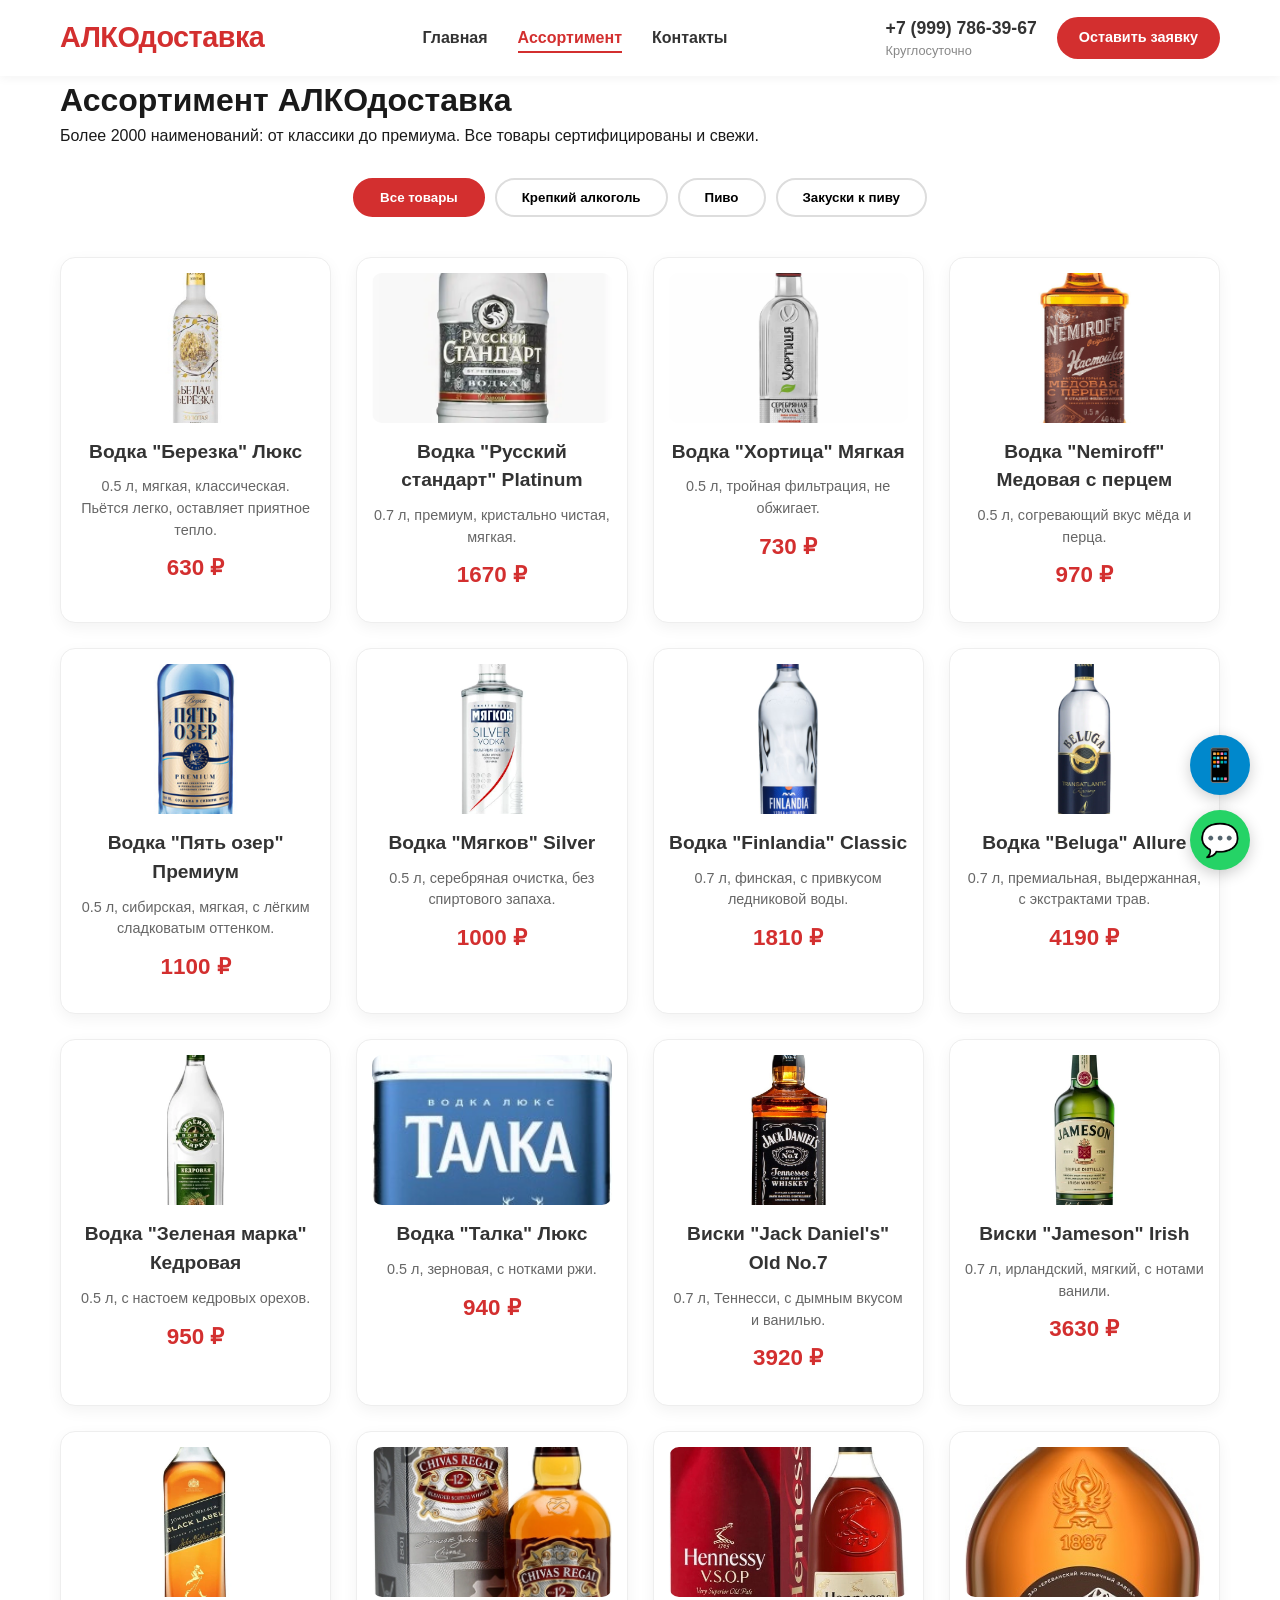
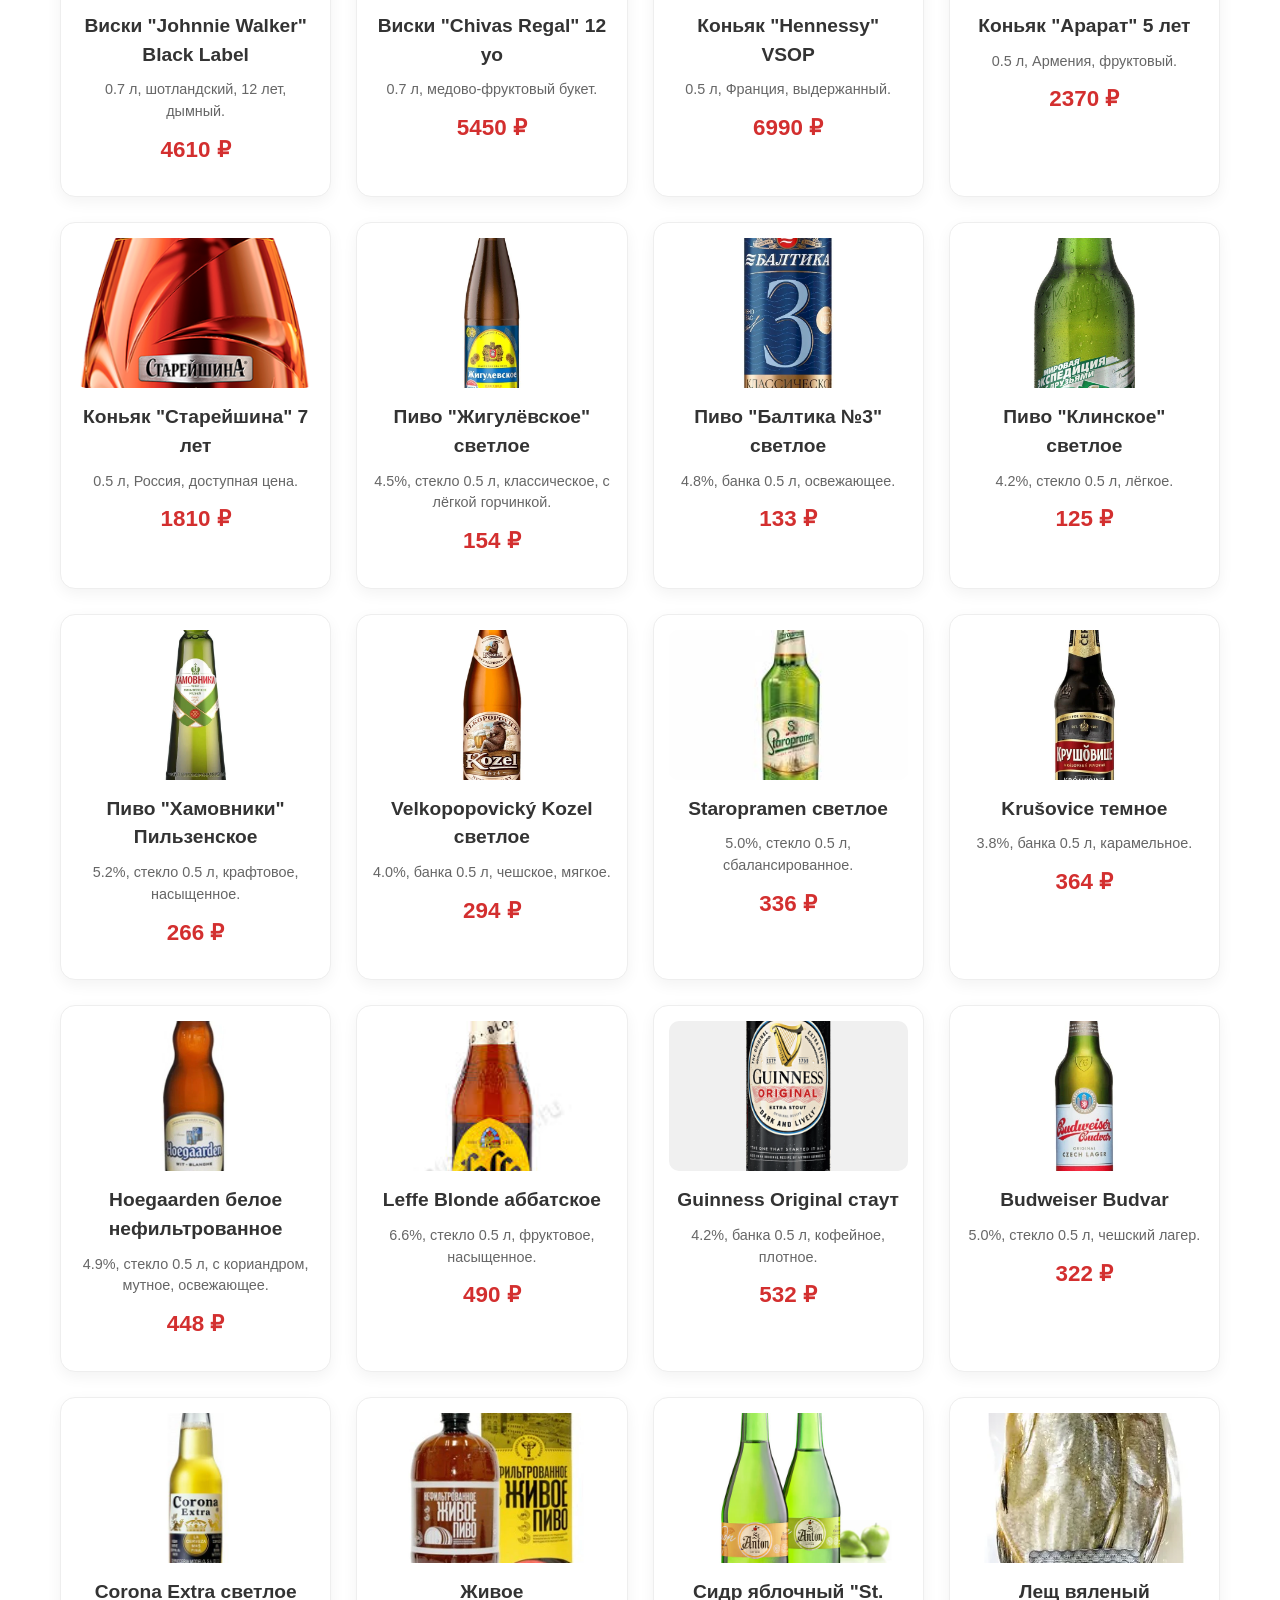
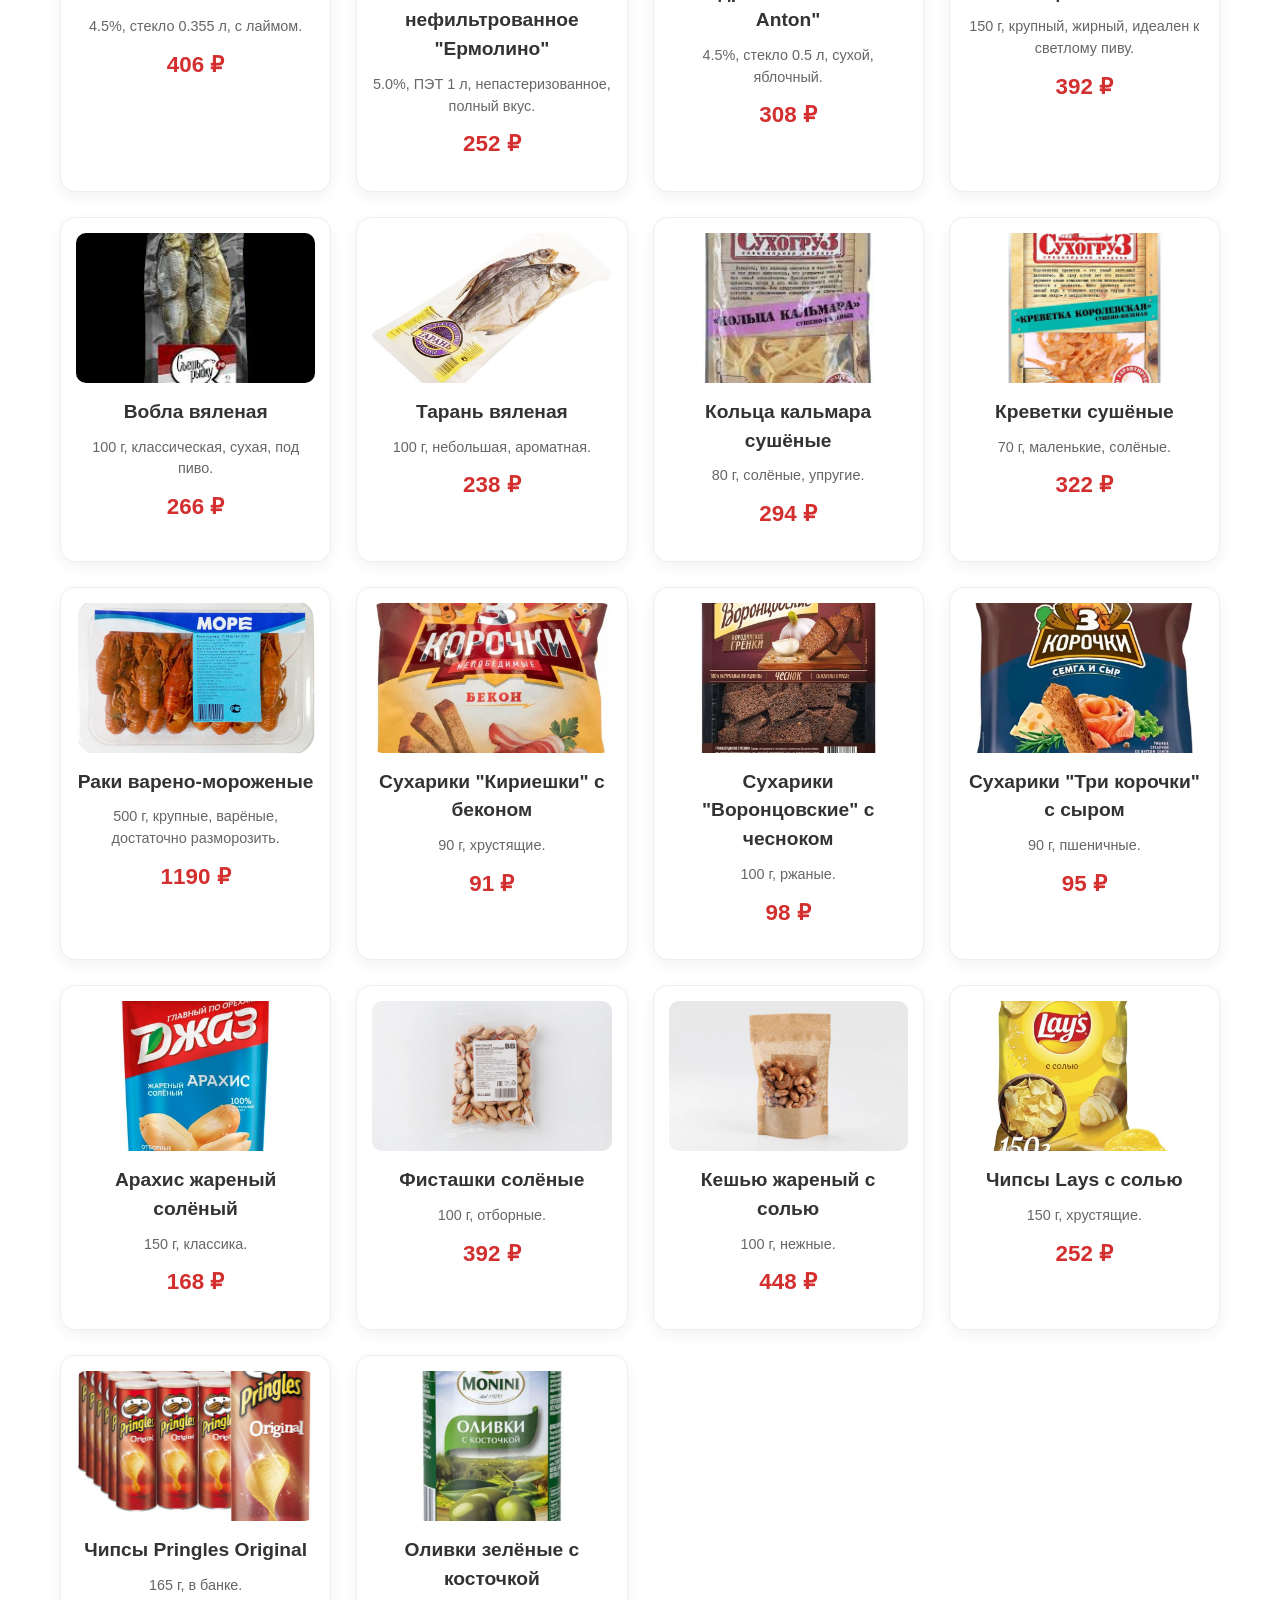
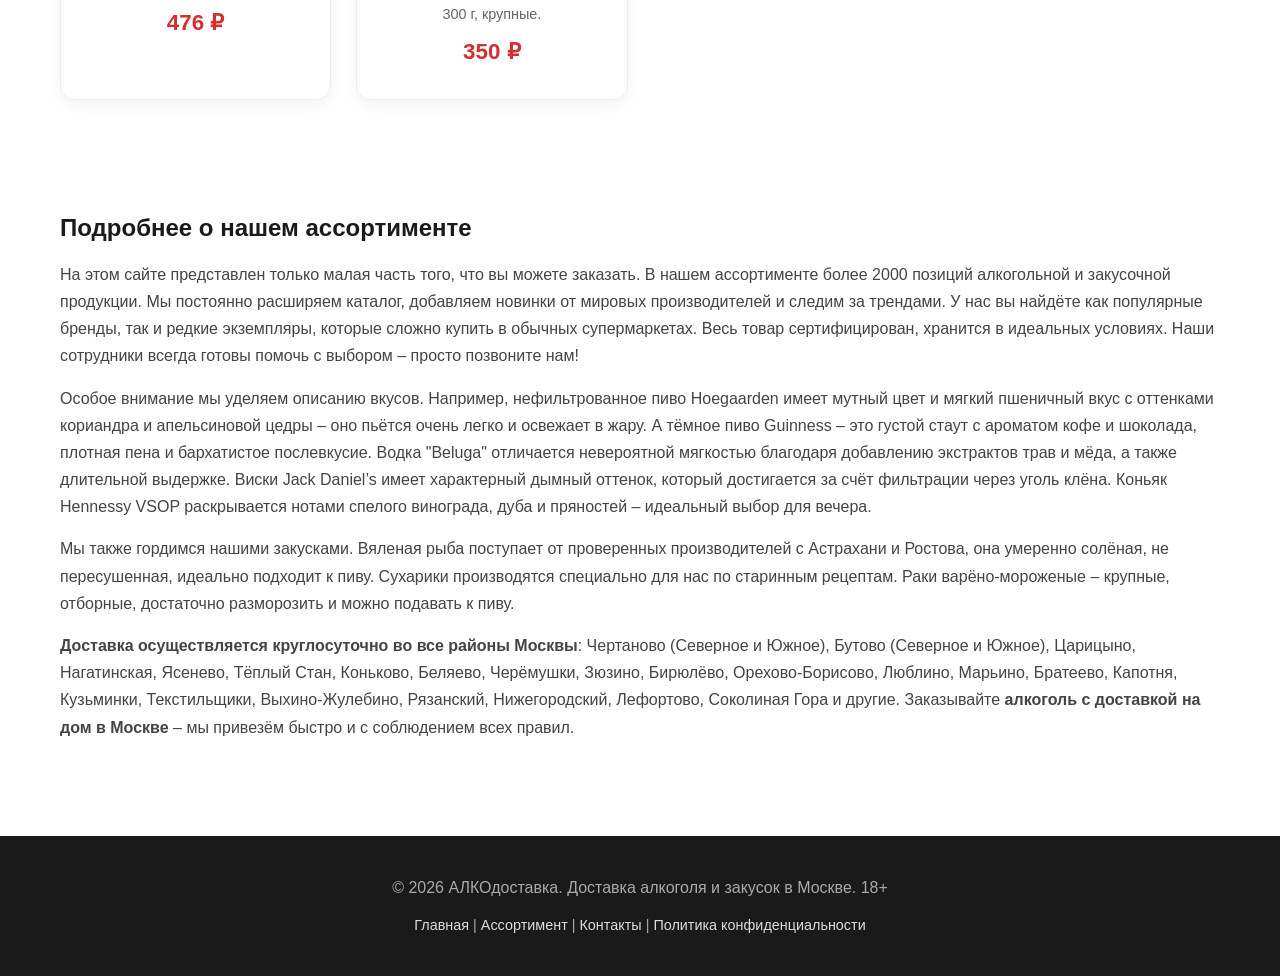
==== commit fed8fe8c: "catalog.html" ====
--- a/catalog.html
+++ b/catalog.html
@@ -25,7 +25,7 @@
 <body>
     <div class="floating-messengers">
         <a href="https://t.me/alkotaxi_bot" target="_blank" class="messenger-btn telegram">📱</a>
-        <a href="https://wa.me/79773165750" target="_blank" class="messenger-btn whatsapp">💬</a>
+        <a href="https://wa.me/79997863967" target="_blank" class="messenger-btn whatsapp">💬</a>
     </div>
 
     <header class="header">
@@ -40,7 +40,7 @@
             </nav>
             <div class="header-actions">
                 <div class="header-phone">
-                    <a href="tel:+79773165750">+7 (977) 316-57-50</a>
+                    <a href="tel:+79997863967">+7 (999) 786-39-67</a>
                     <span>Круглосуточно</span>
                 </div>
                 <a href="contacts.html" class="btn btn-small">Оставить заявку</a>
@@ -471,3 +471,4 @@
 
 
 
+
